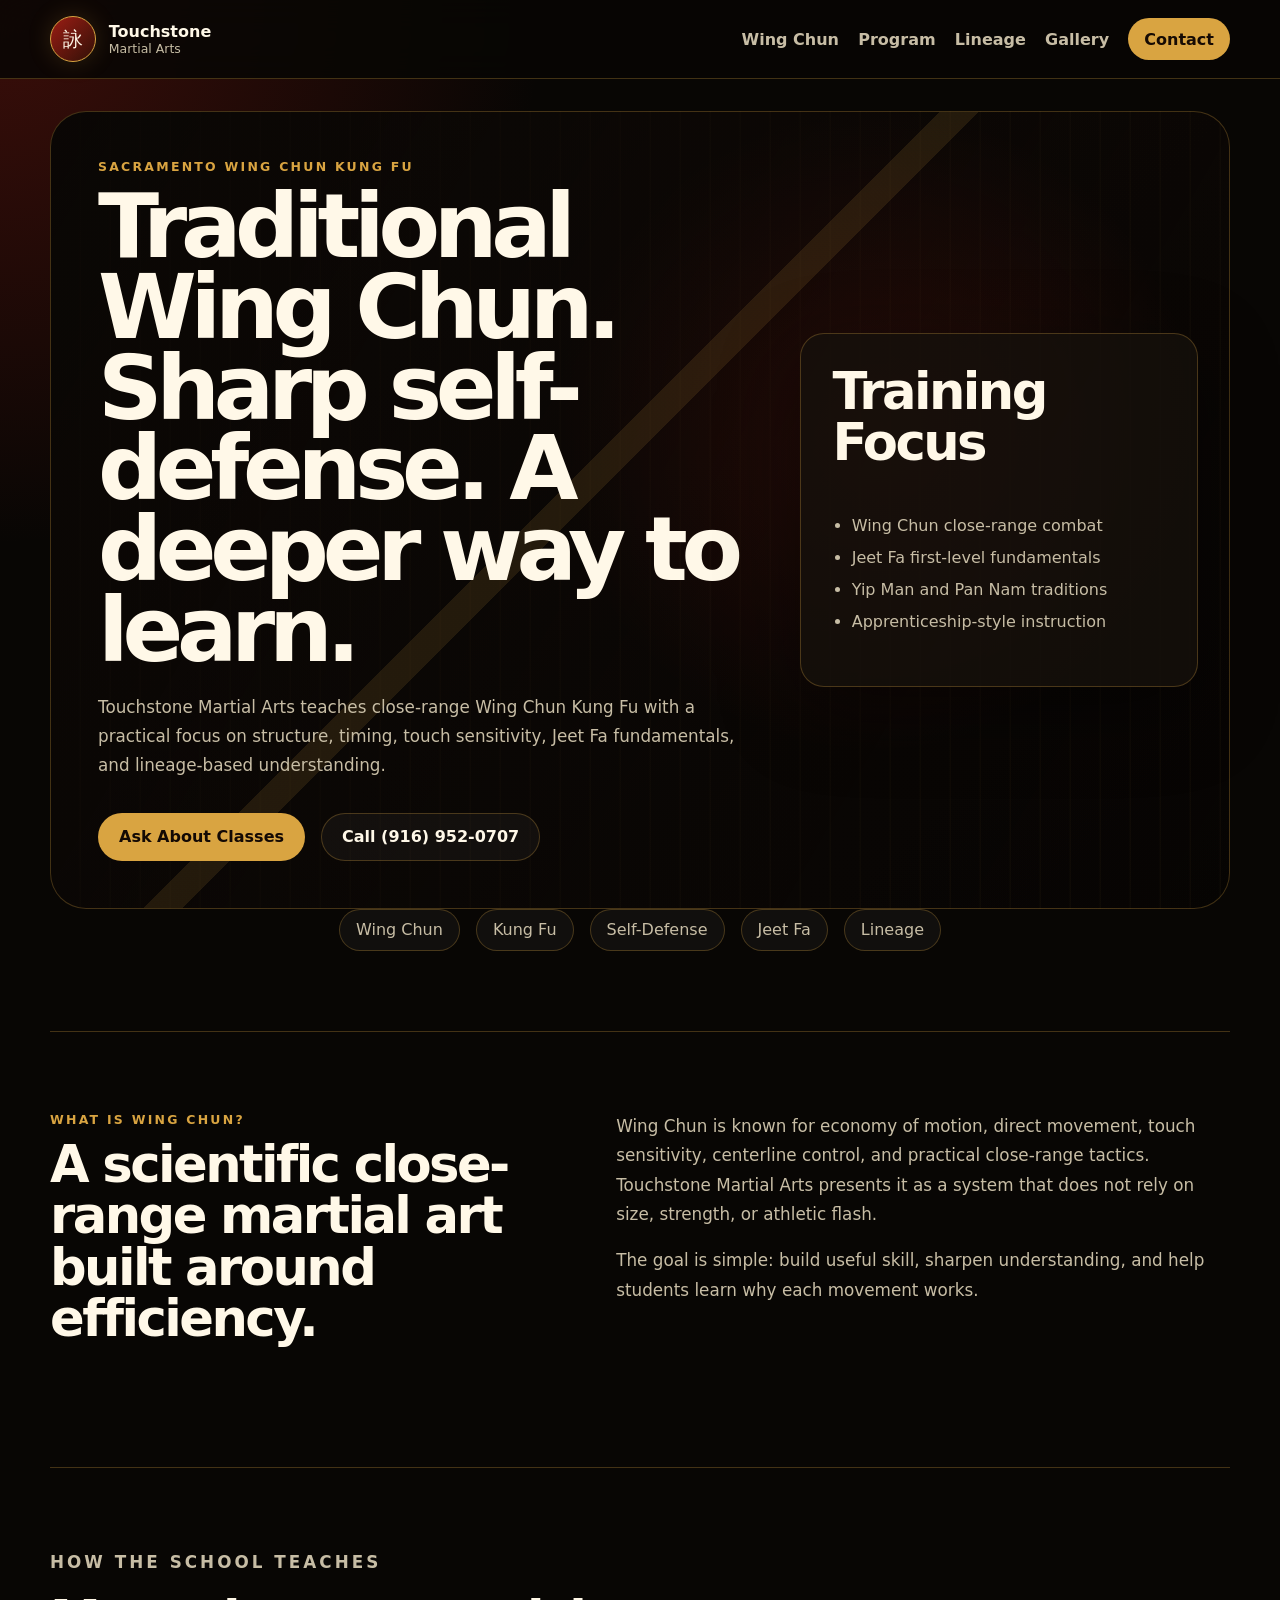
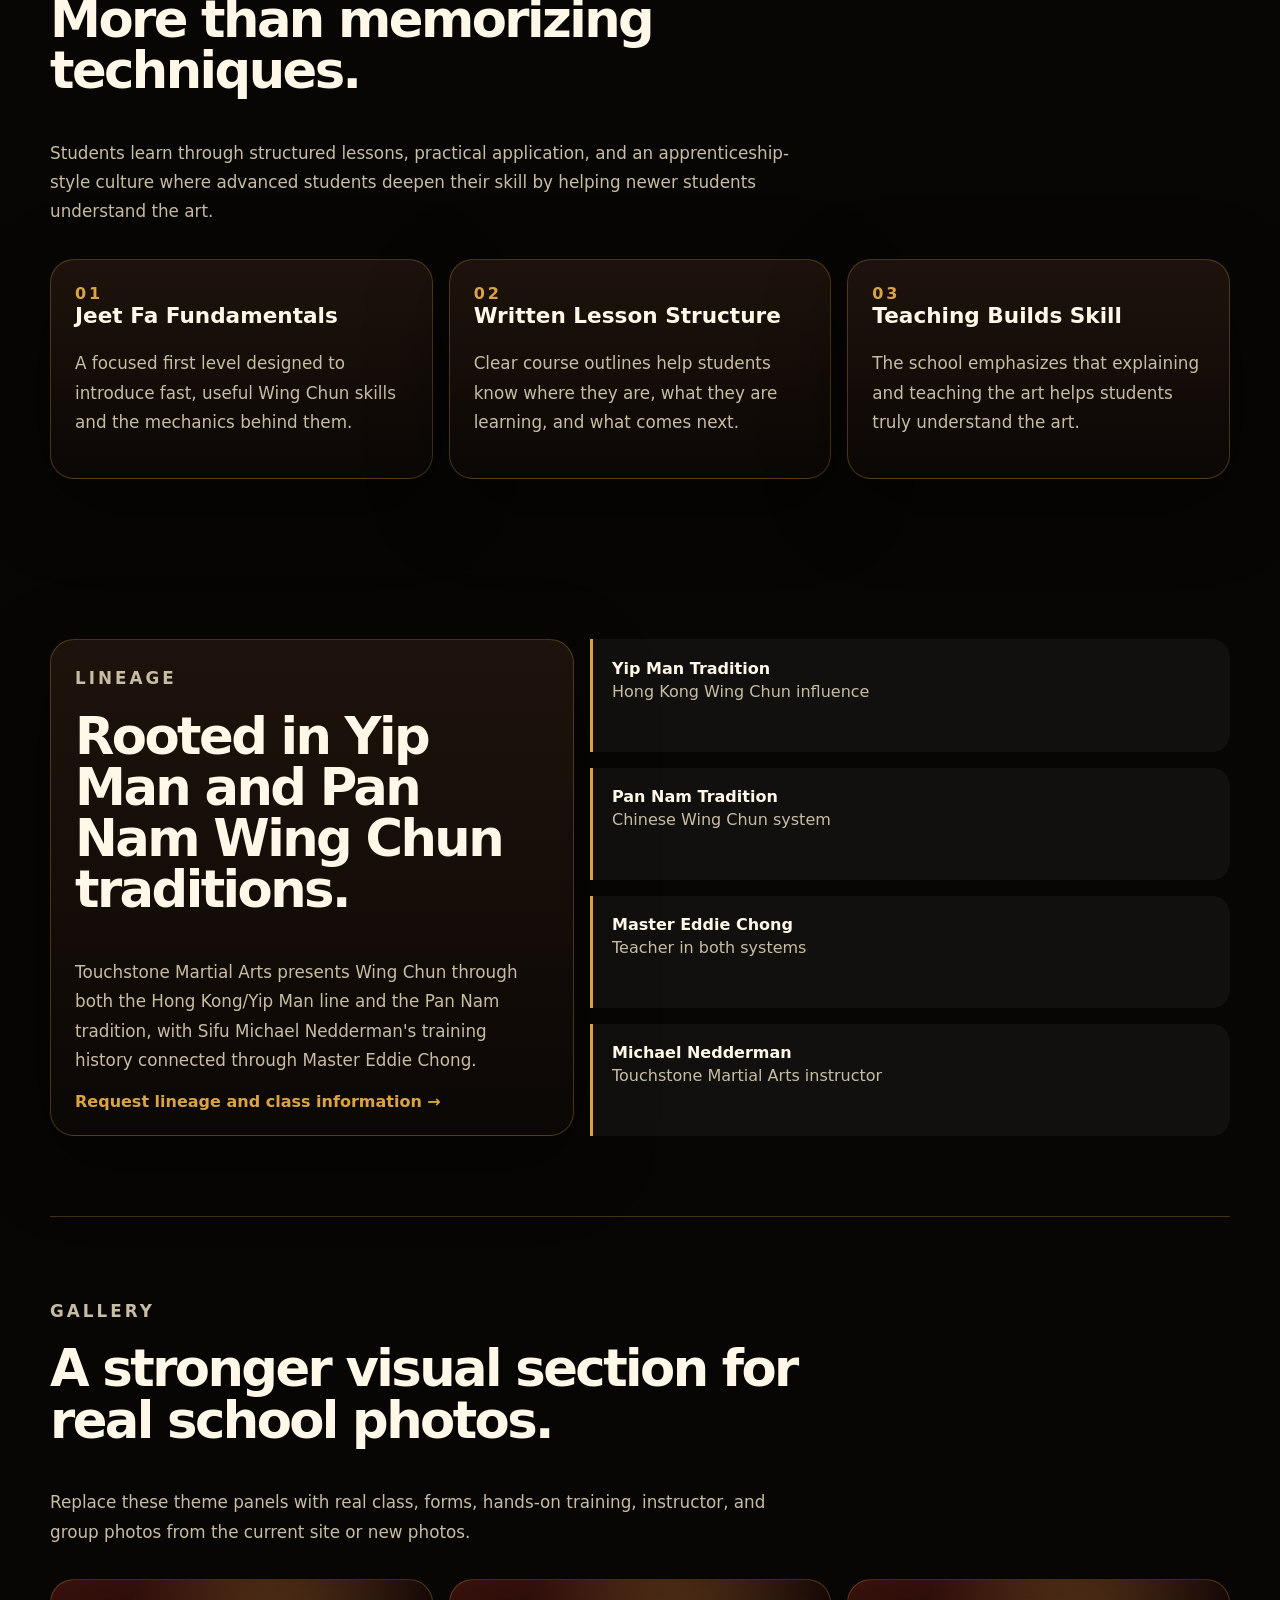
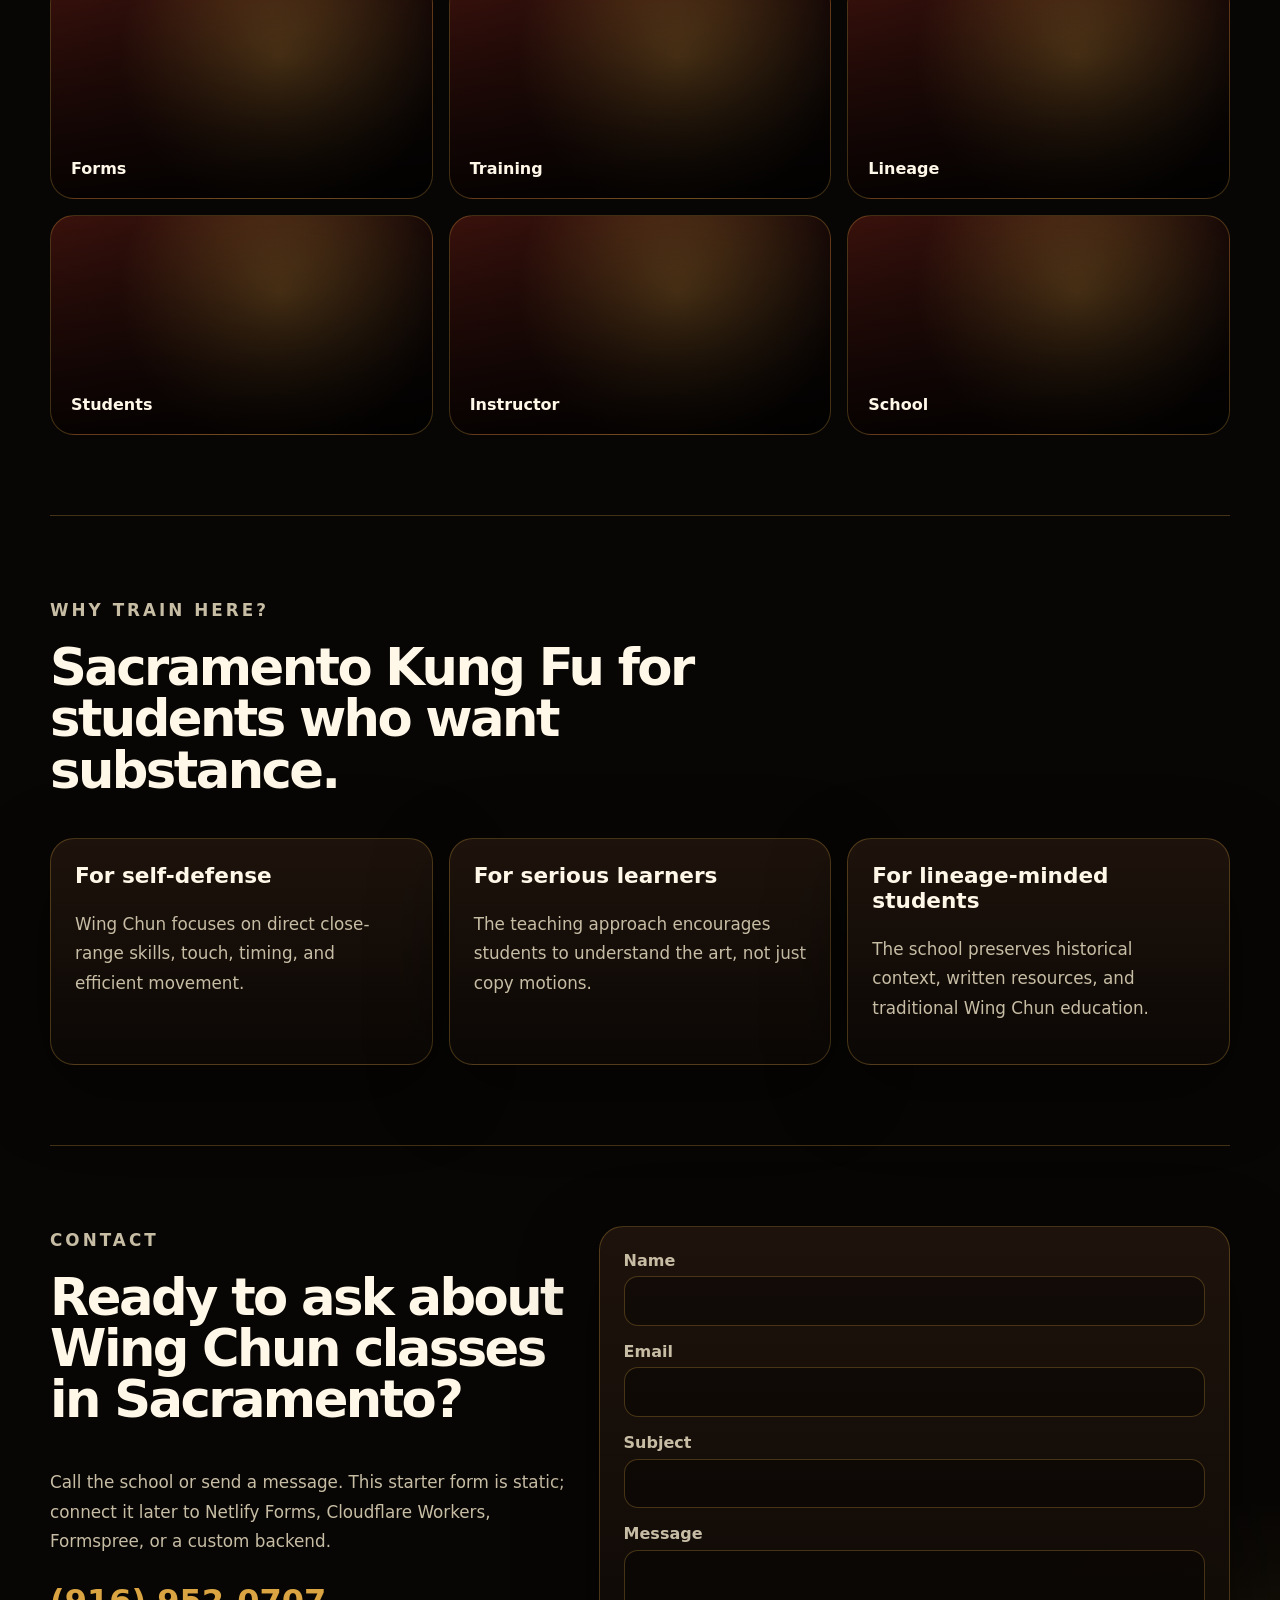
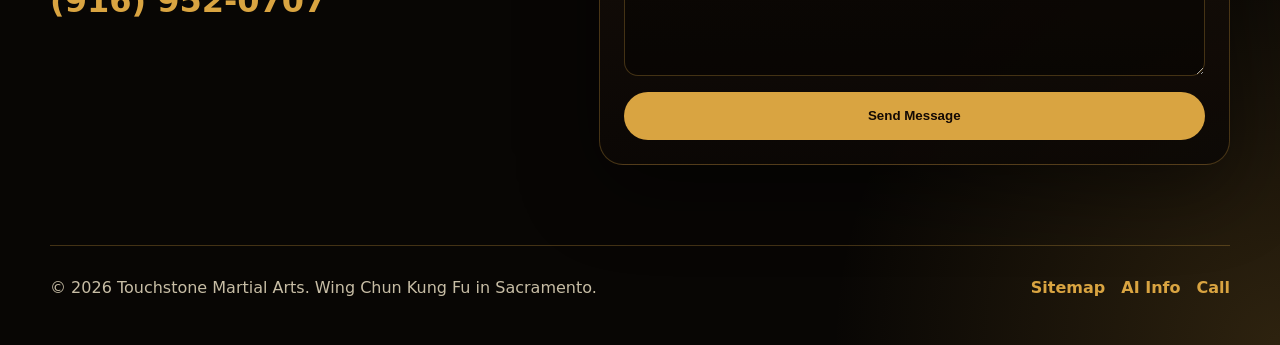
==== index.html @ 7eb8f882 "Add redesigned martial arts landing page" ====
<!doctype html>
<html lang="en">
<head>
  <meta charset="utf-8" />
  <meta name="viewport" content="width=device-width, initial-scale=1" />
  <title>Touchstone Martial Arts | Wing Chun Kung Fu in Sacramento</title>
  <meta name="description" content="Touchstone Martial Arts teaches Wing Chun Kung Fu in Sacramento, including Yip Man and Pan Nam traditions, Jeet Fa training, lineage education, and apprenticeship-based instruction." />
  <meta name="keywords" content="Sacramento Kung Fu, Sacramento Wing Chun, Wing Chun Sacramento, Kung Fu classes Sacramento, Jeet Fa, Touchstone Martial Arts, Yip Man Wing Chun, Pan Nam Wing Chun, martial arts Sacramento, self defense Sacramento" />
  <meta name="robots" content="index,follow,max-image-preview:large,max-snippet:-1,max-video-preview:-1" />
  <meta name="author" content="Touchstone Martial Arts" />
  <link rel="canonical" href="https://sacramentokungfu.com/" />
  <link rel="stylesheet" href="styles.css" />
  <meta property="og:type" content="website" />
  <meta property="og:title" content="Touchstone Martial Arts | Wing Chun Kung Fu in Sacramento" />
  <meta property="og:description" content="Traditional Wing Chun Kung Fu, Jeet Fa fundamentals, lineage-based training, and self-defense instruction in Sacramento." />
  <meta property="og:url" content="https://sacramentokungfu.com/" />
  <meta property="og:site_name" content="Touchstone Martial Arts" />
  <meta name="twitter:card" content="summary_large_image" />
  <meta name="twitter:title" content="Touchstone Martial Arts | Sacramento Wing Chun Kung Fu" />
  <meta name="twitter:description" content="Wing Chun Kung Fu classes in Sacramento rooted in Yip Man and Pan Nam traditions." />
  <script type="application/ld+json">
  {
    "@context": "https://schema.org",
    "@type": ["LocalBusiness", "SportsActivityLocation"],
    "name": "Touchstone Martial Arts",
    "url": "https://sacramentokungfu.com/",
    "telephone": "+1-916-952-0707",
    "description": "Wing Chun Kung Fu instruction in Sacramento with training rooted in Yip Man and Pan Nam traditions, Jeet Fa fundamentals, and apprenticeship-style teaching.",
    "sport": ["Wing Chun", "Kung Fu", "Martial Arts", "Self Defense"],
    "areaServed": { "@type": "City", "name": "Sacramento" },
    "knowsAbout": ["Wing Chun", "Jeet Fa", "Yip Man Wing Chun", "Pan Nam Wing Chun", "Kung Fu", "Self Defense"]
  }
  </script>
  <script type="application/ld+json">
  {
    "@context": "https://schema.org",
    "@type": "FAQPage",
    "mainEntity": [
      {"@type":"Question","name":"What style does Touchstone Martial Arts teach?","acceptedAnswer":{"@type":"Answer","text":"Touchstone Martial Arts teaches Wing Chun Kung Fu, including instruction connected to the Yip Man and Pan Nam traditions."}},
      {"@type":"Question","name":"What is Jeet Fa?","acceptedAnswer":{"@type":"Answer","text":"Jeet Fa is presented as an introductory level in the Touchstone Wing Chun System focused on practical fundamentals and efficient close-range skills."}},
      {"@type":"Question","name":"Where is Touchstone Martial Arts located?","acceptedAnswer":{"@type":"Answer","text":"Touchstone Martial Arts serves students in the Sacramento area. Contact the school for current class details."}}
    ]
  }
  </script>
</head>
<body>
  <a class="skip-link" href="#main">Skip to main content</a>
  <header class="site-header">
    <nav class="nav" aria-label="Main navigation">
      <a class="brand" href="#top" aria-label="Touchstone Martial Arts home"><span class="brand-mark">詠</span><span><strong>Touchstone</strong><small>Martial Arts</small></span></a>
      <button class="menu-toggle" aria-label="Open menu" aria-expanded="false">☰</button>
      <div class="nav-links">
        <a href="#wing-chun">Wing Chun</a>
        <a href="#program">Program</a>
        <a href="#lineage">Lineage</a>
        <a href="#gallery">Gallery</a>
        <a href="#contact" class="nav-cta">Contact</a>
      </div>
    </nav>
  </header>
  <main id="main">
    <section id="top" class="hero">
      <div class="hero-bg" aria-hidden="true"></div>
      <div class="hero-content">
        <p class="eyebrow">Sacramento Wing Chun Kung Fu</p>
        <h1>Traditional Wing Chun. Sharp self-defense. A deeper way to learn.</h1>
        <p class="hero-copy">Touchstone Martial Arts teaches close-range Wing Chun Kung Fu with a practical focus on structure, timing, touch sensitivity, Jeet Fa fundamentals, and lineage-based understanding.</p>
        <div class="hero-actions">
          <a class="button primary" href="#contact">Ask About Classes</a>
          <a class="button secondary" href="tel:+19169520707">Call (916) 952-0707</a>
        </div>
      </div>
      <aside class="hero-card" aria-label="School highlights">
        <h2>Training Focus</h2>
        <ul>
          <li>Wing Chun close-range combat</li>
          <li>Jeet Fa first-level fundamentals</li>
          <li>Yip Man and Pan Nam traditions</li>
          <li>Apprenticeship-style instruction</li>
        </ul>
      </aside>
    </section>
    <section class="trust-strip" aria-label="Key topics">
      <span>Wing Chun</span><span>Kung Fu</span><span>Self-Defense</span><span>Jeet Fa</span><span>Lineage</span>
    </section>
    <section id="wing-chun" class="section split">
      <div><p class="eyebrow">What is Wing Chun?</p><h2>A scientific close-range martial art built around efficiency.</h2></div>
      <div class="rich-text">
        <p>Wing Chun is known for economy of motion, direct movement, touch sensitivity, centerline control, and practical close-range tactics. Touchstone Martial Arts presents it as a system that does not rely on size, strength, or athletic flash.</p>
        <p>The goal is simple: build useful skill, sharpen understanding, and help students learn why each movement works.</p>
      </div>
    </section>
    <section id="program" class="section cards-section">
      <div class="section-heading"><p class="eyebrow">How the school teaches</p><h2>More than memorizing techniques.</h2><p>Students learn through structured lessons, practical application, and an apprenticeship-style culture where advanced students deepen their skill by helping newer students understand the art.</p></div>
      <div class="cards">
        <article class="card"><span class="card-icon">01</span><h3>Jeet Fa Fundamentals</h3><p>A focused first level designed to introduce fast, useful Wing Chun skills and the mechanics behind them.</p></article>
        <article class="card"><span class="card-icon">02</span><h3>Written Lesson Structure</h3><p>Clear course outlines help students know where they are, what they are learning, and what comes next.</p></article>
        <article class="card"><span class="card-icon">03</span><h3>Teaching Builds Skill</h3><p>The school emphasizes that explaining and teaching the art helps students truly understand the art.</p></article>
      </div>
    </section>
    <section id="lineage" class="section lineage">
      <div class="lineage-panel">
        <p class="eyebrow">Lineage</p>
        <h2>Rooted in Yip Man and Pan Nam Wing Chun traditions.</h2>
        <p>Touchstone Martial Arts presents Wing Chun through both the Hong Kong/Yip Man line and the Pan Nam tradition, with Sifu Michael Nedderman's training history connected through Master Eddie Chong.</p>
        <a class="text-link" href="#contact">Request lineage and class information →</a>
      </div>
      <div class="timeline" aria-label="Lineage overview">
        <div><strong>Yip Man Tradition</strong><span>Hong Kong Wing Chun influence</span></div>
        <div><strong>Pan Nam Tradition</strong><span>Chinese Wing Chun system</span></div>
        <div><strong>Master Eddie Chong</strong><span>Teacher in both systems</span></div>
        <div><strong>Michael Nedderman</strong><span>Touchstone Martial Arts instructor</span></div>
      </div>
    </section>
    <section id="gallery" class="section gallery-section">
      <div class="section-heading"><p class="eyebrow">Gallery</p><h2>A stronger visual section for real school photos.</h2><p>Replace these theme panels with real class, forms, hands-on training, instructor, and group photos from the current site or new photos.</p></div>
      <div class="gallery-grid"><div class="gallery-item">Forms</div><div class="gallery-item">Training</div><div class="gallery-item">Lineage</div><div class="gallery-item">Students</div><div class="gallery-item">Instructor</div><div class="gallery-item">School</div></div>
    </section>
    <section class="section seo-section">
      <div class="section-heading"><p class="eyebrow">Why train here?</p><h2>Sacramento Kung Fu for students who want substance.</h2></div>
      <div class="feature-list">
        <div><h3>For self-defense</h3><p>Wing Chun focuses on direct close-range skills, touch, timing, and efficient movement.</p></div>
        <div><h3>For serious learners</h3><p>The teaching approach encourages students to understand the art, not just copy motions.</p></div>
        <div><h3>For lineage-minded students</h3><p>The school preserves historical context, written resources, and traditional Wing Chun education.</p></div>
      </div>
    </section>
    <section id="contact" class="section contact-section">
      <div>
        <p class="eyebrow">Contact</p>
        <h2>Ready to ask about Wing Chun classes in Sacramento?</h2>
        <p>Call the school or send a message. This starter form is static; connect it later to Netlify Forms, Cloudflare Workers, Formspree, or a custom backend.</p>
        <p class="phone"><a href="tel:+19169520707">(916) 952-0707</a></p>
      </div>
      <form class="contact-form" name="contact" method="post" data-netlify="true">
        <input type="hidden" name="form-name" value="contact" />
        <label>Name <input name="name" type="text" autocomplete="name" required /></label>
        <label>Email <input name="email" type="email" autocomplete="email" required /></label>
        <label>Subject <input name="subject" type="text" /></label>
        <label>Message <textarea name="message" rows="5" required></textarea></label>
        <button class="button primary" type="submit">Send Message</button>
      </form>
    </section>
  </main>
  <footer class="footer"><p>© <span id="year"></span> Touchstone Martial Arts. Wing Chun Kung Fu in Sacramento.</p><div class="footer-links"><a href="/sitemap.xml">Sitemap</a><a href="/llms.txt">AI Info</a><a href="tel:+19169520707">Call</a></div></footer>
  <script src="script.js"></script>
</body>
</html>
---- styles.css ----
:root{--bg:#080604;--panel:#15100b;--panel2:#21150d;--text:#fff8e8;--muted:#c7bda5;--gold:#d9a441;--red:#9c1d14;--bright:#d52b1e;--line:rgba(217,164,65,.28);--shadow:0 24px 80px rgba(0,0,0,.45);font-family:Inter,ui-sans-serif,system-ui,-apple-system,BlinkMacSystemFont,"Segoe UI",sans-serif}*{box-sizing:border-box}html{scroll-behavior:smooth}body{margin:0;background:radial-gradient(circle at top left,rgba(156,29,20,.35),transparent 34rem),radial-gradient(circle at bottom right,rgba(217,164,65,.18),transparent 28rem),var(--bg);color:var(--text)}a{color:inherit}.skip-link{position:absolute;left:-999px;top:1rem;background:var(--gold);color:#000;padding:.8rem 1rem;z-index:100}.skip-link:focus{left:1rem}.site-header{position:sticky;top:0;z-index:50;background:rgba(8,6,4,.86);backdrop-filter:blur(16px);border-bottom:1px solid var(--line)}.nav{width:min(1180px,calc(100% - 32px));margin:auto;min-height:78px;display:flex;align-items:center;justify-content:space-between}.brand{display:flex;align-items:center;gap:.8rem;text-decoration:none}.brand-mark{display:grid;place-items:center;width:46px;height:46px;border:1px solid var(--gold);border-radius:50%;background:linear-gradient(135deg,var(--red),#301007);box-shadow:0 0 24px rgba(217,164,65,.18);font-size:1.25rem}.brand small{display:block;color:var(--muted);font-size:.78rem}.nav-links{display:flex;gap:1.2rem;align-items:center}.nav-links a{color:var(--muted);text-decoration:none;font-weight:700}.nav-links a:hover{color:var(--text)}.nav-cta{color:#160b04!important;background:var(--gold);border-radius:999px;padding:.72rem 1rem}.menu-toggle{display:none;background:none;border:0;color:var(--text);font-size:1.8rem}.hero{width:min(1180px,calc(100% - 32px));margin:auto;min-height:760px;display:grid;grid-template-columns:1.25fr .75fr;align-items:center;gap:2rem;position:relative;padding:5rem 0}.hero-bg{position:absolute;inset:2rem 0;border:1px solid var(--line);border-radius:36px;background:linear-gradient(120deg,rgba(8,6,4,.9),rgba(8,6,4,.35)),repeating-linear-gradient(90deg,transparent 0 28px,rgba(217,164,65,.05) 29px 30px),radial-gradient(circle at 70% 40%,rgba(213,43,30,.32),transparent 20rem),linear-gradient(135deg,#190d08,#050302);overflow:hidden;z-index:-1}.hero-bg:after{content:"";position:absolute;inset:0;background-image:linear-gradient(135deg,transparent 45%,rgba(217,164,65,.12) 45%,rgba(217,164,65,.12) 47%,transparent 47%)}.hero-content{padding-left:3rem;max-width:760px}.eyebrow{color:var(--gold);text-transform:uppercase;letter-spacing:.18em;font-weight:900;font-size:.78rem}h1,h2,h3,p{margin-top:0}h1{font-size:clamp(3rem,7vw,6.8rem);line-height:.9;letter-spacing:-.07em;margin-bottom:1.4rem}h2{font-size:clamp(2rem,4vw,4rem);line-height:1;letter-spacing:-.05em}h3{font-size:1.35rem}.hero-copy,.rich-text p,.section-heading p,.card p,.feature-list p,.lineage-panel p,.contact-section p{color:var(--muted);font-size:1.05rem;line-height:1.75}.hero-actions{display:flex;flex-wrap:wrap;gap:1rem;margin-top:2rem}.button{display:inline-flex;align-items:center;justify-content:center;min-height:48px;border-radius:999px;padding:.85rem 1.25rem;text-decoration:none;font-weight:900;border:1px solid transparent;cursor:pointer}.primary{background:var(--gold);color:#130904}.secondary{border-color:var(--line);color:var(--text);background:rgba(255,255,255,.04)}.hero-card{margin-right:2rem;padding:2rem;border-radius:24px;background:rgba(21,16,11,.82);border:1px solid var(--line);box-shadow:var(--shadow)}.hero-card ul{padding-left:1.2rem;color:var(--muted);line-height:2}.trust-strip{display:flex;justify-content:center;gap:1rem;flex-wrap:wrap;width:min(1180px,calc(100% - 32px));margin:-2rem auto 5rem}.trust-strip span{border:1px solid var(--line);border-radius:999px;padding:.65rem 1rem;color:var(--muted);background:rgba(255,255,255,.04)}.section{width:min(1180px,calc(100% - 32px));margin:auto;padding:5rem 0}.split{display:grid;grid-template-columns:.9fr 1.1fr;gap:4rem;border-top:1px solid var(--line)}.cards-section,.gallery-section,.seo-section{border-top:1px solid var(--line)}.section-heading{max-width:760px;margin-bottom:2rem}.cards,.gallery-grid,.feature-list{display:grid;grid-template-columns:repeat(3,1fr);gap:1rem}.card,.feature-list>div,.lineage-panel,.contact-form{border:1px solid var(--line);background:linear-gradient(180deg,rgba(33,21,13,.9),rgba(12,8,5,.9));border-radius:24px;padding:1.5rem;box-shadow:var(--shadow)}.card-icon{color:var(--gold);font-weight:900;letter-spacing:.18em}.lineage{display:grid;grid-template-columns:.9fr 1.1fr;gap:1rem;align-items:stretch}.text-link{color:var(--gold);font-weight:900;text-decoration:none}.timeline{display:grid;gap:1rem}.timeline div{border-left:3px solid var(--gold);background:rgba(255,255,255,.04);padding:1.2rem;border-radius:0 18px 18px 0}.timeline span{display:block;color:var(--muted);margin-top:.25rem}.gallery-item{min-height:220px;border-radius:24px;border:1px solid var(--line);display:flex;align-items:end;padding:1.25rem;color:var(--text);font-weight:900;background:linear-gradient(180deg,transparent,rgba(0,0,0,.82)),radial-gradient(circle at 60% 35%,rgba(217,164,65,.34),transparent 10rem),linear-gradient(135deg,#3a110c,#080604)}.contact-section{display:grid;grid-template-columns:.9fr 1.1fr;gap:2rem;align-items:start;border-top:1px solid var(--line)}.phone a{font-size:2rem;color:var(--gold);font-weight:900;text-decoration:none}.contact-form{display:grid;gap:1rem}label{display:grid;gap:.4rem;color:var(--muted);font-weight:800}input,textarea{width:100%;border:1px solid var(--line);background:rgba(0,0,0,.34);color:var(--text);border-radius:14px;padding:.9rem 1rem;font:inherit}.footer{border-top:1px solid var(--line);width:min(1180px,calc(100% - 32px));margin:auto;padding:2rem 0;display:flex;justify-content:space-between;gap:1rem;color:var(--muted)}.footer-links{display:flex;gap:1rem}.footer a{color:var(--gold);text-decoration:none;font-weight:800}@media(max-width:860px){.menu-toggle{display:block}.nav-links{position:absolute;left:16px;right:16px;top:78px;display:none;flex-direction:column;background:#120b07;border:1px solid var(--line);border-radius:18px;padding:1rem}.nav-links.open{display:flex}.hero,.split,.lineage,.contact-section{grid-template-columns:1fr}.hero{min-height:auto;padding:3rem 0}.hero-content{padding:2rem}.hero-card{margin:0 1rem}.cards,.gallery-grid,.feature-list{grid-template-columns:1fr}.footer{flex-direction:column}h1{font-size:3.4rem}}
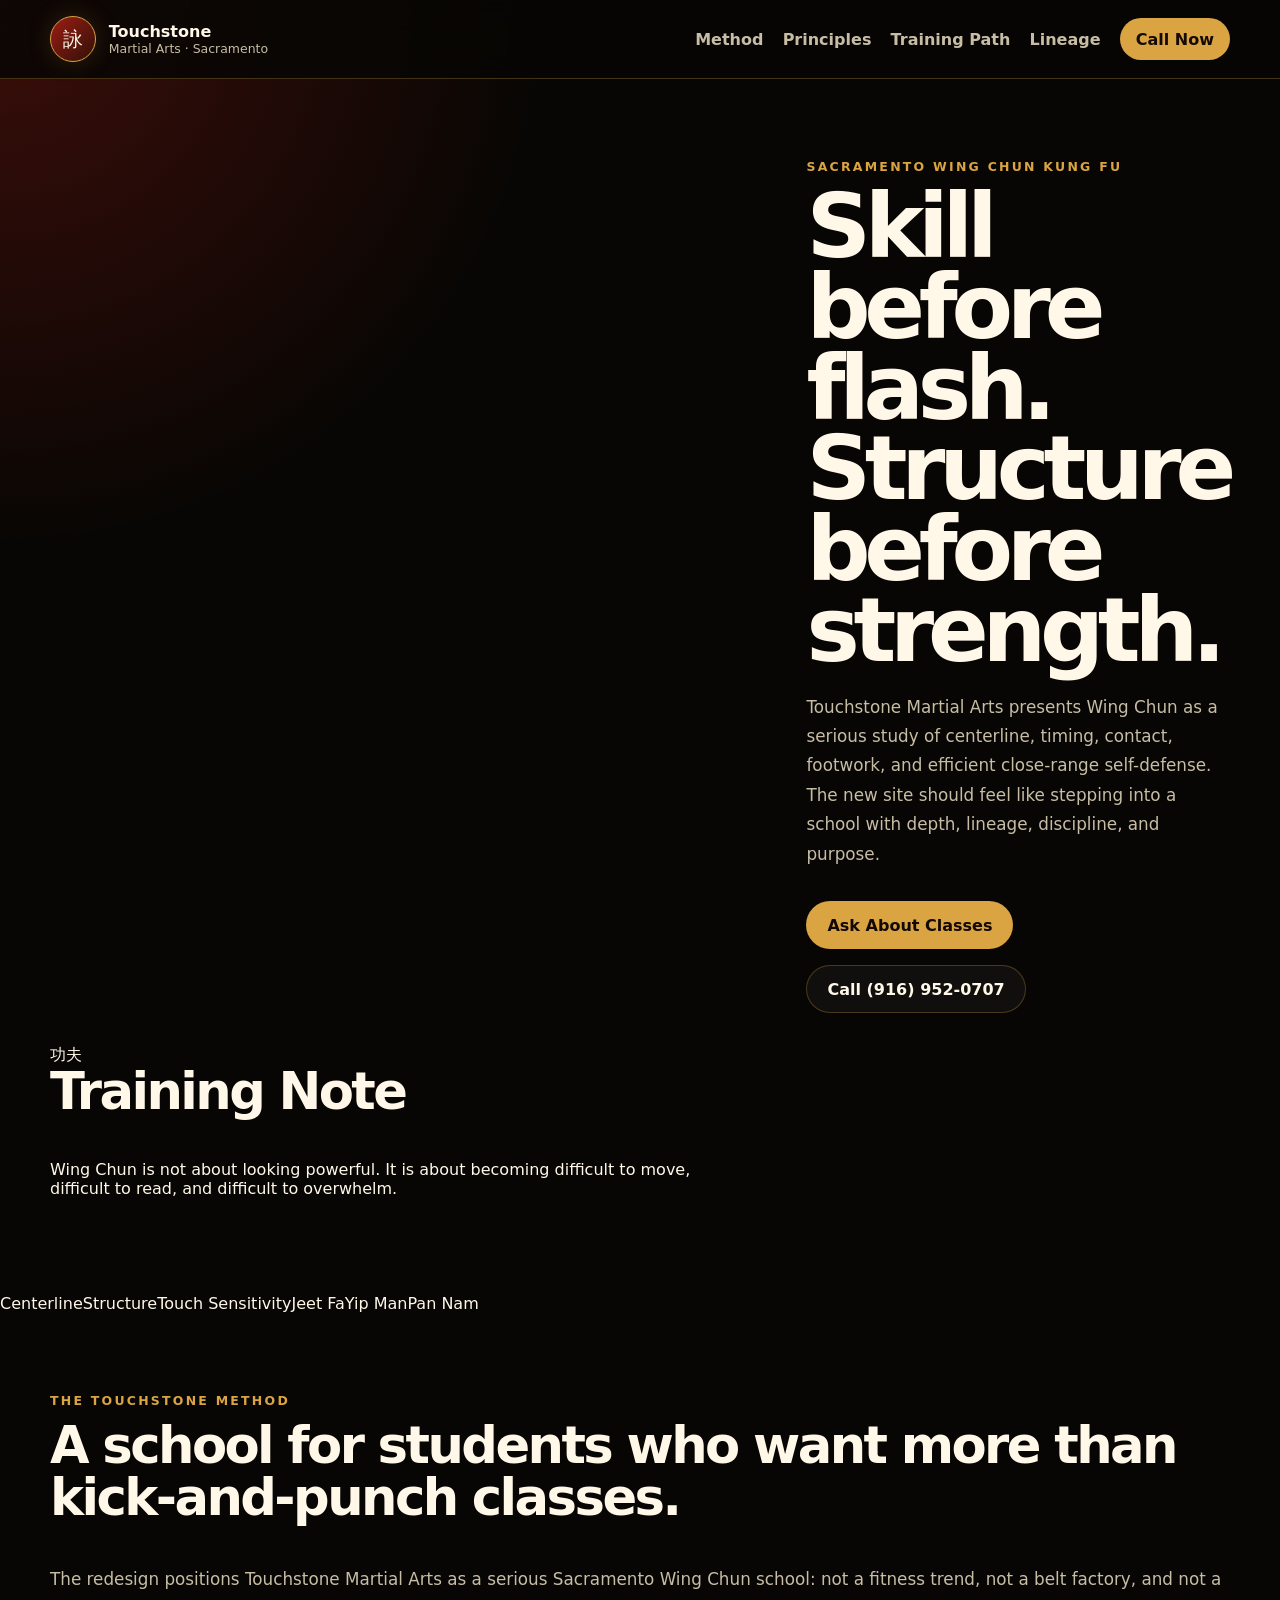
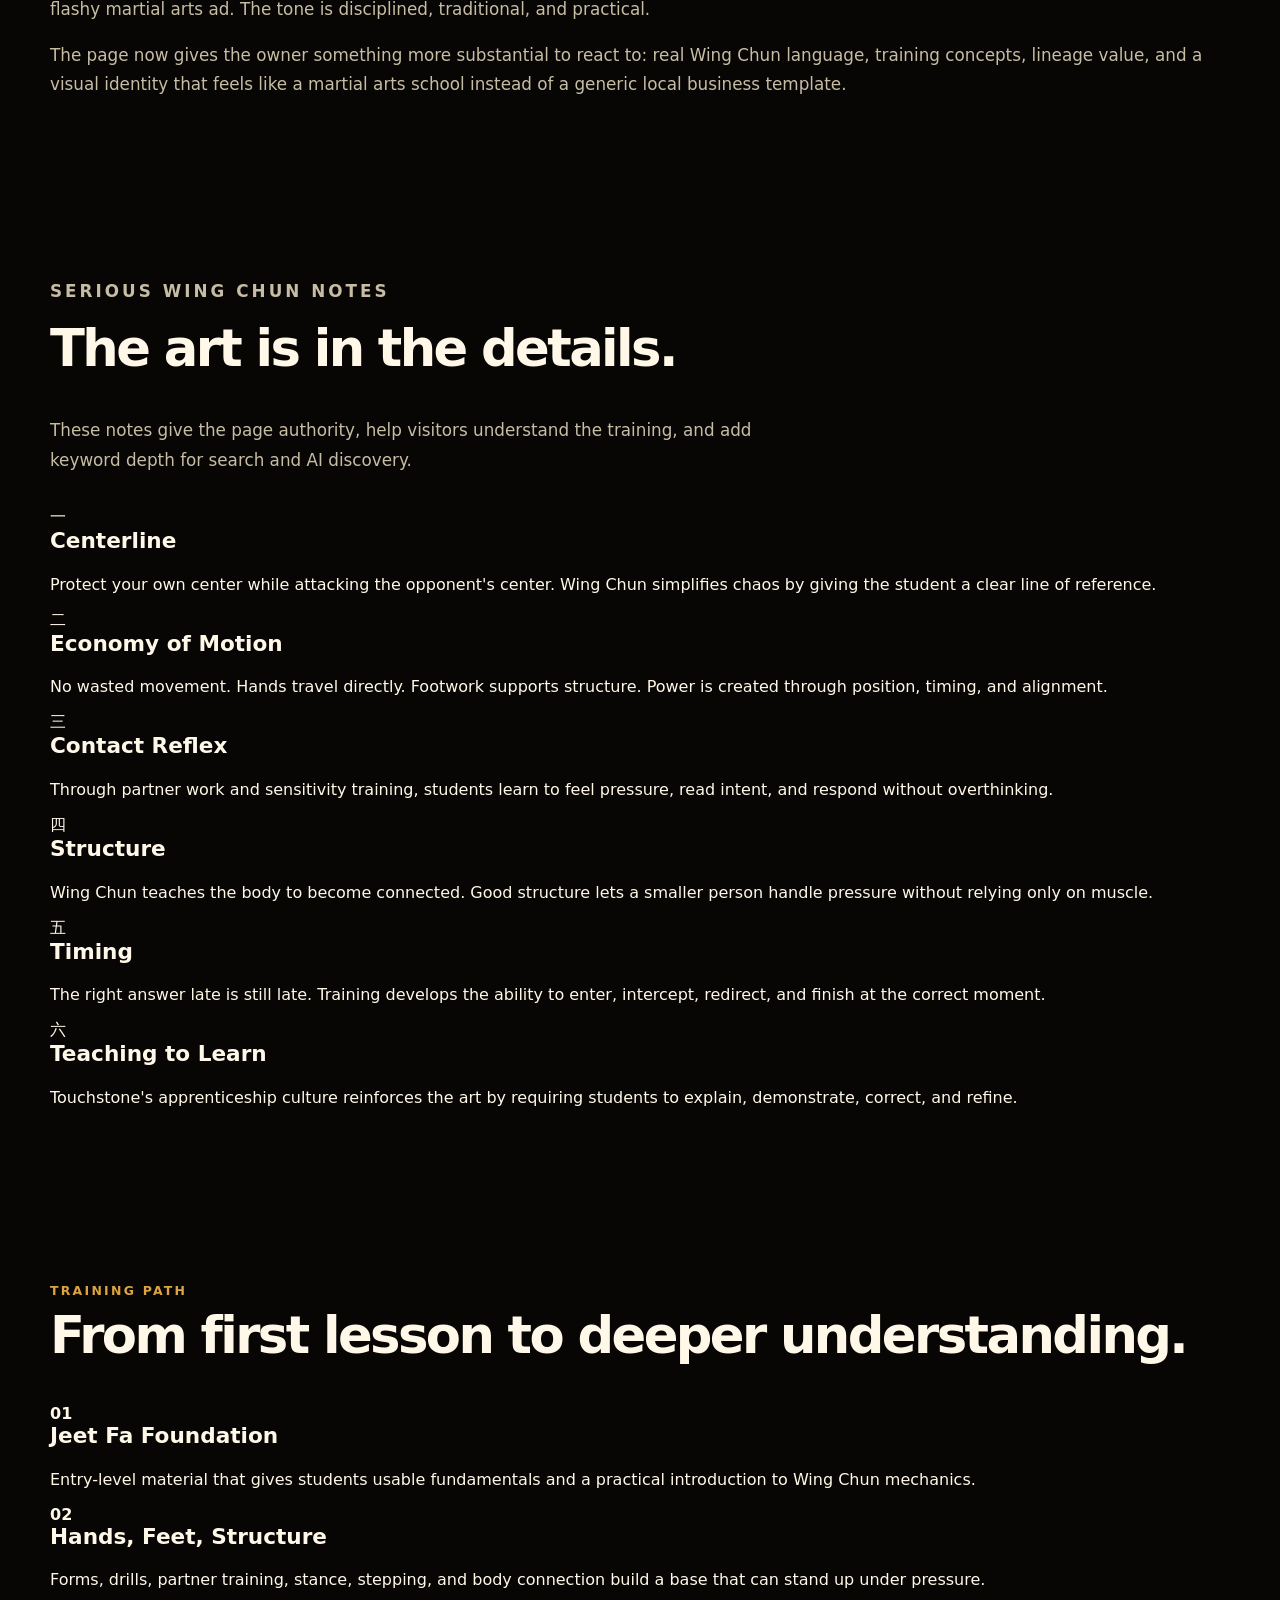
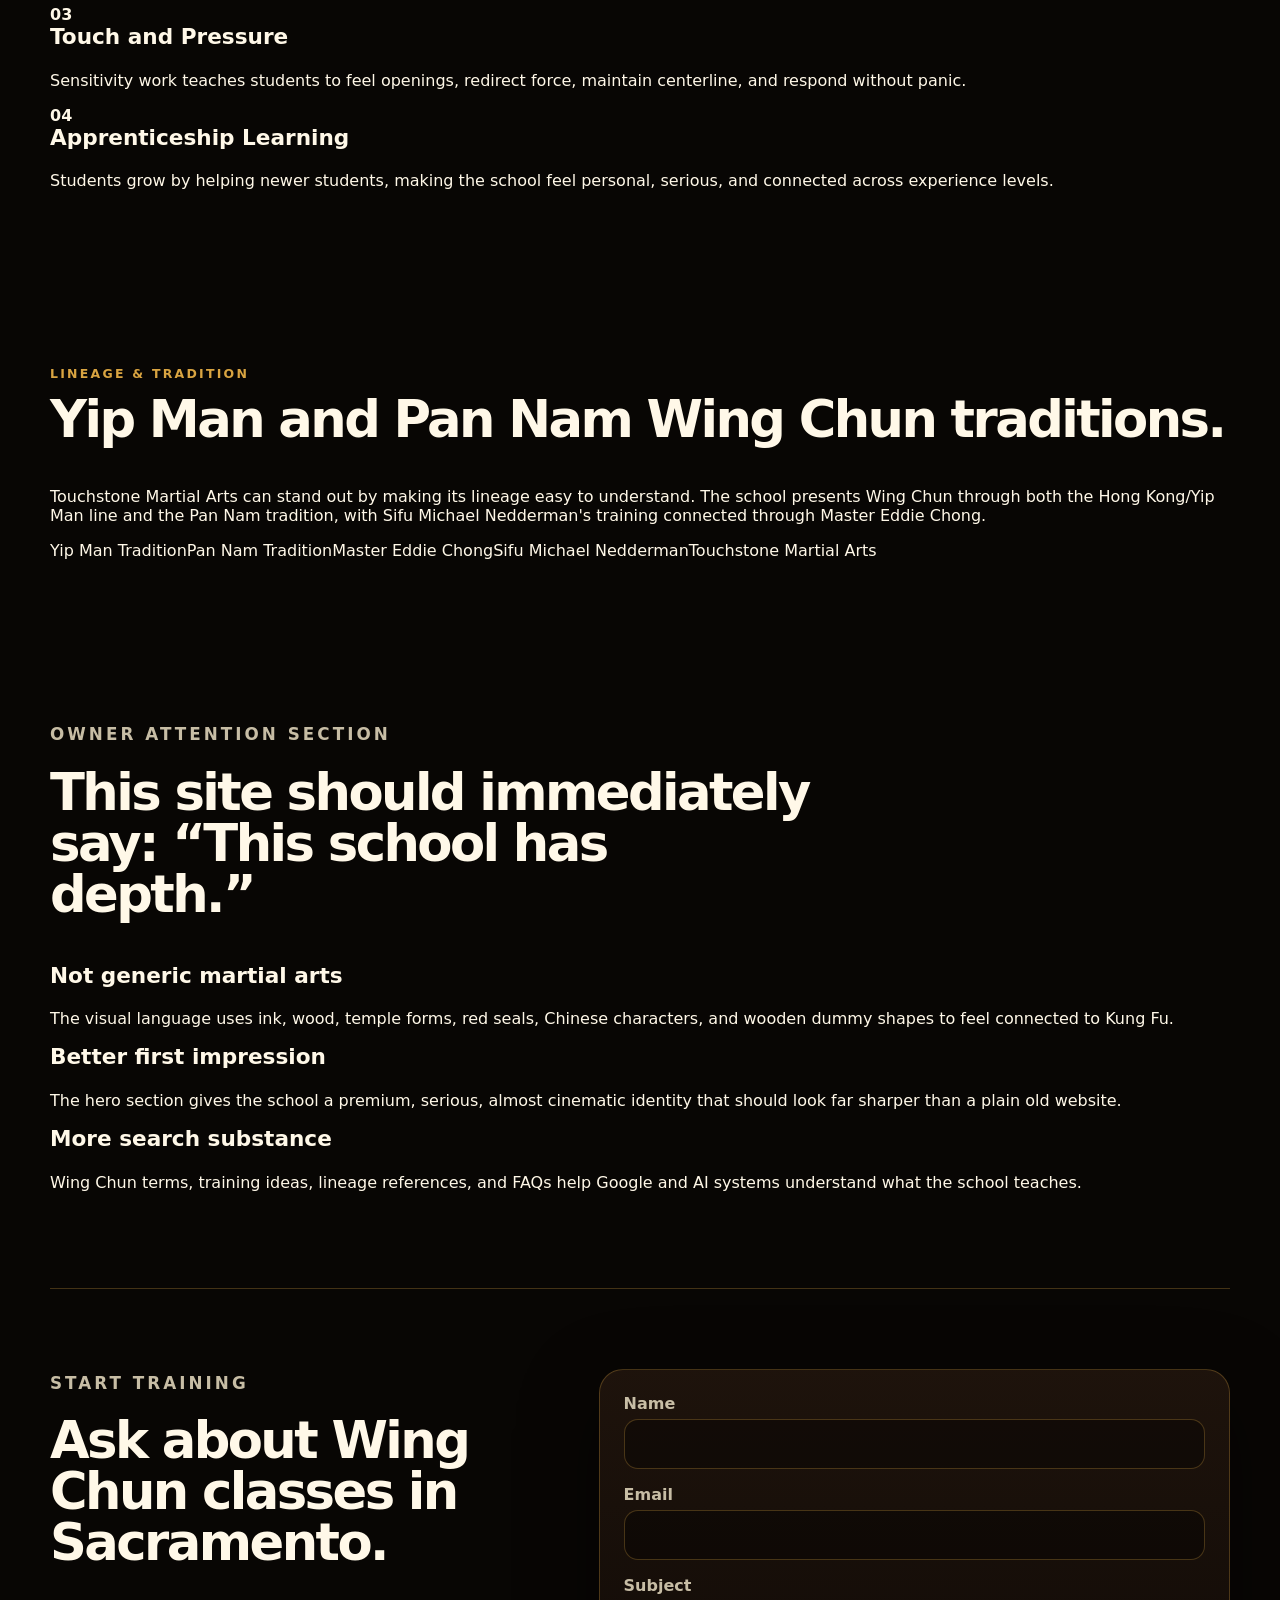
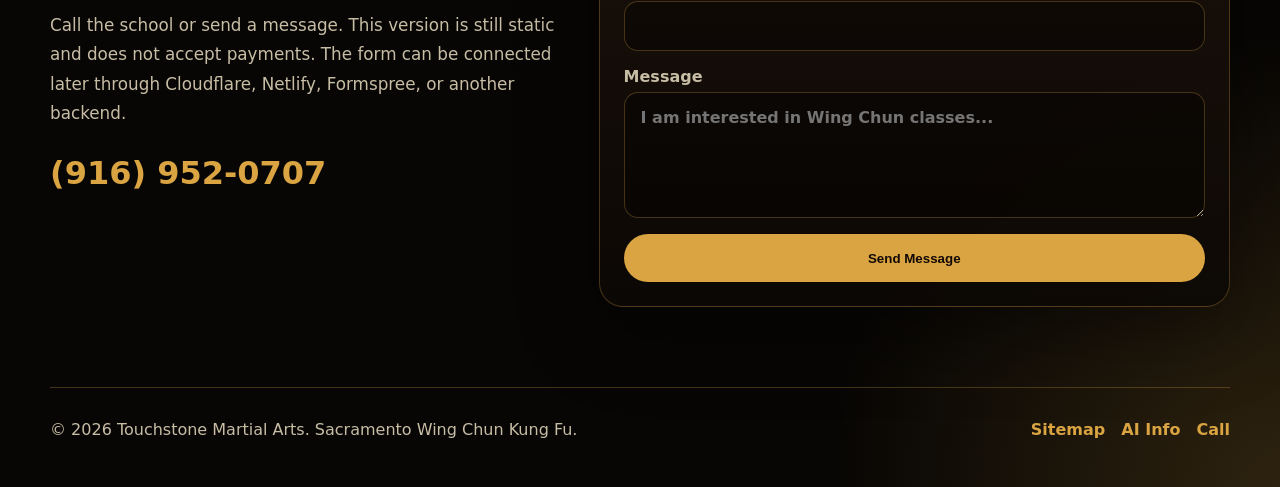
==== commit 7d2c2b3f: "Upgrade homepage with cinematic Kung Fu design and deeper training content" ====
--- a/index.html
+++ b/index.html
@@ -3,21 +3,21 @@
 <head>
   <meta charset="utf-8" />
   <meta name="viewport" content="width=device-width, initial-scale=1" />
-  <title>Touchstone Martial Arts | Wing Chun Kung Fu in Sacramento</title>
-  <meta name="description" content="Touchstone Martial Arts teaches Wing Chun Kung Fu in Sacramento, including Yip Man and Pan Nam traditions, Jeet Fa training, lineage education, and apprenticeship-based instruction." />
-  <meta name="keywords" content="Sacramento Kung Fu, Sacramento Wing Chun, Wing Chun Sacramento, Kung Fu classes Sacramento, Jeet Fa, Touchstone Martial Arts, Yip Man Wing Chun, Pan Nam Wing Chun, martial arts Sacramento, self defense Sacramento" />
+  <title>Touchstone Martial Arts | Sacramento Wing Chun Kung Fu</title>
+  <meta name="description" content="Touchstone Martial Arts teaches serious Wing Chun Kung Fu in Sacramento with Jeet Fa fundamentals, Yip Man and Pan Nam lineage, close-range self-defense, structure, timing, and apprenticeship-style instruction." />
+  <meta name="keywords" content="Sacramento Kung Fu, Sacramento Wing Chun, Wing Chun Sacramento, Kung Fu classes Sacramento, Jeet Fa, Touchstone Martial Arts, Yip Man Wing Chun, Pan Nam Wing Chun, wooden dummy, chi sao, self defense Sacramento" />
   <meta name="robots" content="index,follow,max-image-preview:large,max-snippet:-1,max-video-preview:-1" />
   <meta name="author" content="Touchstone Martial Arts" />
   <link rel="canonical" href="https://sacramentokungfu.com/" />
   <link rel="stylesheet" href="styles.css" />
   <meta property="og:type" content="website" />
-  <meta property="og:title" content="Touchstone Martial Arts | Wing Chun Kung Fu in Sacramento" />
-  <meta property="og:description" content="Traditional Wing Chun Kung Fu, Jeet Fa fundamentals, lineage-based training, and self-defense instruction in Sacramento." />
+  <meta property="og:title" content="Touchstone Martial Arts | Serious Wing Chun Kung Fu in Sacramento" />
+  <meta property="og:description" content="A sharper Sacramento Kung Fu school website concept built around Wing Chun principles, lineage, Jeet Fa training, and practical self-defense." />
   <meta property="og:url" content="https://sacramentokungfu.com/" />
   <meta property="og:site_name" content="Touchstone Martial Arts" />
   <meta name="twitter:card" content="summary_large_image" />
   <meta name="twitter:title" content="Touchstone Martial Arts | Sacramento Wing Chun Kung Fu" />
-  <meta name="twitter:description" content="Wing Chun Kung Fu classes in Sacramento rooted in Yip Man and Pan Nam traditions." />
+  <meta name="twitter:description" content="Wing Chun Kung Fu in Sacramento rooted in structure, sensitivity, timing, Jeet Fa, Yip Man, and Pan Nam traditions." />
   <script type="application/ld+json">
   {
     "@context": "https://schema.org",
@@ -25,10 +25,10 @@
     "name": "Touchstone Martial Arts",
     "url": "https://sacramentokungfu.com/",
     "telephone": "+1-916-952-0707",
-    "description": "Wing Chun Kung Fu instruction in Sacramento with training rooted in Yip Man and Pan Nam traditions, Jeet Fa fundamentals, and apprenticeship-style teaching.",
+    "description": "Sacramento Wing Chun Kung Fu instruction focused on Jeet Fa fundamentals, close-range self-defense, structure, timing, touch sensitivity, Yip Man lineage, Pan Nam lineage, and apprenticeship-style learning.",
     "sport": ["Wing Chun", "Kung Fu", "Martial Arts", "Self Defense"],
     "areaServed": { "@type": "City", "name": "Sacramento" },
-    "knowsAbout": ["Wing Chun", "Jeet Fa", "Yip Man Wing Chun", "Pan Nam Wing Chun", "Kung Fu", "Self Defense"]
+    "knowsAbout": ["Wing Chun", "Jeet Fa", "Chi Sao", "Wooden Dummy", "Yip Man Wing Chun", "Pan Nam Wing Chun", "Kung Fu", "Self Defense"]
   }
   </script>
   <script type="application/ld+json">
@@ -36,99 +36,135 @@
     "@context": "https://schema.org",
     "@type": "FAQPage",
     "mainEntity": [
-      {"@type":"Question","name":"What style does Touchstone Martial Arts teach?","acceptedAnswer":{"@type":"Answer","text":"Touchstone Martial Arts teaches Wing Chun Kung Fu, including instruction connected to the Yip Man and Pan Nam traditions."}},
-      {"@type":"Question","name":"What is Jeet Fa?","acceptedAnswer":{"@type":"Answer","text":"Jeet Fa is presented as an introductory level in the Touchstone Wing Chun System focused on practical fundamentals and efficient close-range skills."}},
-      {"@type":"Question","name":"Where is Touchstone Martial Arts located?","acceptedAnswer":{"@type":"Answer","text":"Touchstone Martial Arts serves students in the Sacramento area. Contact the school for current class details."}}
+      {"@type":"Question","name":"What style does Touchstone Martial Arts teach?","acceptedAnswer":{"@type":"Answer","text":"Touchstone Martial Arts teaches Wing Chun Kung Fu in Sacramento, including instruction connected to the Yip Man and Pan Nam traditions."}},
+      {"@type":"Question","name":"Is Wing Chun useful for self-defense?","acceptedAnswer":{"@type":"Answer","text":"Wing Chun is designed around direct movement, centerline control, structure, timing, touch sensitivity, and close-range self-defense principles."}},
+      {"@type":"Question","name":"What is Jeet Fa?","acceptedAnswer":{"@type":"Answer","text":"Jeet Fa is presented as a foundational level in the Touchstone Wing Chun System, giving students practical fundamentals before deeper study."}},
+      {"@type":"Question","name":"How do I ask about classes?","acceptedAnswer":{"@type":"Answer","text":"Call Touchstone Martial Arts at (916) 952-0707 or send a message through the website contact form."}}
     ]
   }
   </script>
 </head>
 <body>
   <a class="skip-link" href="#main">Skip to main content</a>
+
   <header class="site-header">
     <nav class="nav" aria-label="Main navigation">
-      <a class="brand" href="#top" aria-label="Touchstone Martial Arts home"><span class="brand-mark">詠</span><span><strong>Touchstone</strong><small>Martial Arts</small></span></a>
+      <a class="brand" href="#top" aria-label="Touchstone Martial Arts home">
+        <span class="brand-mark">詠</span>
+        <span><strong>Touchstone</strong><small>Martial Arts · Sacramento</small></span>
+      </a>
       <button class="menu-toggle" aria-label="Open menu" aria-expanded="false">☰</button>
       <div class="nav-links">
-        <a href="#wing-chun">Wing Chun</a>
-        <a href="#program">Program</a>
+        <a href="#method">Method</a>
+        <a href="#principles">Principles</a>
+        <a href="#path">Training Path</a>
         <a href="#lineage">Lineage</a>
-        <a href="#gallery">Gallery</a>
-        <a href="#contact" class="nav-cta">Contact</a>
+        <a href="#contact" class="nav-cta">Call Now</a>
       </div>
     </nav>
   </header>
+
   <main id="main">
-    <section id="top" class="hero">
-      <div class="hero-bg" aria-hidden="true"></div>
+    <section id="top" class="hero showcase">
+      <div class="hero-art" aria-hidden="true">
+        <div class="moon"></div>
+        <div class="temple-roof roof-one"></div>
+        <div class="temple-roof roof-two"></div>
+        <div class="wooden-dummy"><span></span><span></span><span></span></div>
+        <div class="fighter-shadow"></div>
+        <div class="ink-circle"></div>
+      </div>
       <div class="hero-content">
         <p class="eyebrow">Sacramento Wing Chun Kung Fu</p>
-        <h1>Traditional Wing Chun. Sharp self-defense. A deeper way to learn.</h1>
-        <p class="hero-copy">Touchstone Martial Arts teaches close-range Wing Chun Kung Fu with a practical focus on structure, timing, touch sensitivity, Jeet Fa fundamentals, and lineage-based understanding.</p>
+        <h1>Skill before flash. Structure before strength.</h1>
+        <p class="hero-copy">Touchstone Martial Arts presents Wing Chun as a serious study of centerline, timing, contact, footwork, and efficient close-range self-defense. The new site should feel like stepping into a school with depth, lineage, discipline, and purpose.</p>
         <div class="hero-actions">
           <a class="button primary" href="#contact">Ask About Classes</a>
           <a class="button secondary" href="tel:+19169520707">Call (916) 952-0707</a>
         </div>
       </div>
-      <aside class="hero-card" aria-label="School highlights">
-        <h2>Training Focus</h2>
-        <ul>
-          <li>Wing Chun close-range combat</li>
-          <li>Jeet Fa first-level fundamentals</li>
-          <li>Yip Man and Pan Nam traditions</li>
-          <li>Apprenticeship-style instruction</li>
-        </ul>
+      <aside class="master-note" aria-label="Training note">
+        <span class="seal">功夫</span>
+        <h2>Training Note</h2>
+        <p>Wing Chun is not about looking powerful. It is about becoming difficult to move, difficult to read, and difficult to overwhelm.</p>
       </aside>
     </section>
-    <section class="trust-strip" aria-label="Key topics">
-      <span>Wing Chun</span><span>Kung Fu</span><span>Self-Defense</span><span>Jeet Fa</span><span>Lineage</span>
+
+    <section class="credibility-strip" aria-label="School focus areas">
+      <span>Centerline</span><span>Structure</span><span>Touch Sensitivity</span><span>Jeet Fa</span><span>Yip Man</span><span>Pan Nam</span>
     </section>
-    <section id="wing-chun" class="section split">
-      <div><p class="eyebrow">What is Wing Chun?</p><h2>A scientific close-range martial art built around efficiency.</h2></div>
-      <div class="rich-text">
-        <p>Wing Chun is known for economy of motion, direct movement, touch sensitivity, centerline control, and practical close-range tactics. Touchstone Martial Arts presents it as a system that does not rely on size, strength, or athletic flash.</p>
-        <p>The goal is simple: build useful skill, sharpen understanding, and help students learn why each movement works.</p>
+
+    <section id="method" class="section intro-grid">
+      <div>
+        <p class="eyebrow">The Touchstone Method</p>
+        <h2>A school for students who want more than kick-and-punch classes.</h2>
+      </div>
+      <div class="rich-text glass-panel">
+        <p>The redesign positions Touchstone Martial Arts as a serious Sacramento Wing Chun school: not a fitness trend, not a belt factory, and not a flashy martial arts ad. The tone is disciplined, traditional, and practical.</p>
+        <p>The page now gives the owner something more substantial to react to: real Wing Chun language, training concepts, lineage value, and a visual identity that feels like a martial arts school instead of a generic local business template.</p>
       </div>
     </section>
-    <section id="program" class="section cards-section">
-      <div class="section-heading"><p class="eyebrow">How the school teaches</p><h2>More than memorizing techniques.</h2><p>Students learn through structured lessons, practical application, and an apprenticeship-style culture where advanced students deepen their skill by helping newer students understand the art.</p></div>
-      <div class="cards">
-        <article class="card"><span class="card-icon">01</span><h3>Jeet Fa Fundamentals</h3><p>A focused first level designed to introduce fast, useful Wing Chun skills and the mechanics behind them.</p></article>
-        <article class="card"><span class="card-icon">02</span><h3>Written Lesson Structure</h3><p>Clear course outlines help students know where they are, what they are learning, and what comes next.</p></article>
-        <article class="card"><span class="card-icon">03</span><h3>Teaching Builds Skill</h3><p>The school emphasizes that explaining and teaching the art helps students truly understand the art.</p></article>
+
+    <section id="principles" class="section principles-section">
+      <div class="section-heading center">
+        <p class="eyebrow">Serious Wing Chun Notes</p>
+        <h2>The art is in the details.</h2>
+        <p>These notes give the page authority, help visitors understand the training, and add keyword depth for search and AI discovery.</p>
+      </div>
+      <div class="principle-grid">
+        <article class="principle-card"><span>一</span><h3>Centerline</h3><p>Protect your own center while attacking the opponent's center. Wing Chun simplifies chaos by giving the student a clear line of reference.</p></article>
+        <article class="principle-card"><span>二</span><h3>Economy of Motion</h3><p>No wasted movement. Hands travel directly. Footwork supports structure. Power is created through position, timing, and alignment.</p></article>
+        <article class="principle-card"><span>三</span><h3>Contact Reflex</h3><p>Through partner work and sensitivity training, students learn to feel pressure, read intent, and respond without overthinking.</p></article>
+        <article class="principle-card"><span>四</span><h3>Structure</h3><p>Wing Chun teaches the body to become connected. Good structure lets a smaller person handle pressure without relying only on muscle.</p></article>
+        <article class="principle-card"><span>五</span><h3>Timing</h3><p>The right answer late is still late. Training develops the ability to enter, intercept, redirect, and finish at the correct moment.</p></article>
+        <article class="principle-card"><span>六</span><h3>Teaching to Learn</h3><p>Touchstone's apprenticeship culture reinforces the art by requiring students to explain, demonstrate, correct, and refine.</p></article>
       </div>
     </section>
-    <section id="lineage" class="section lineage">
-      <div class="lineage-panel">
-        <p class="eyebrow">Lineage</p>
-        <h2>Rooted in Yip Man and Pan Nam Wing Chun traditions.</h2>
-        <p>Touchstone Martial Arts presents Wing Chun through both the Hong Kong/Yip Man line and the Pan Nam tradition, with Sifu Michael Nedderman's training history connected through Master Eddie Chong.</p>
-        <a class="text-link" href="#contact">Request lineage and class information →</a>
+
+    <section id="path" class="section training-path">
+      <div class="path-visual" aria-hidden="true">
+        <div class="dummy-large"><span></span><span></span><span></span></div>
       </div>
-      <div class="timeline" aria-label="Lineage overview">
-        <div><strong>Yip Man Tradition</strong><span>Hong Kong Wing Chun influence</span></div>
-        <div><strong>Pan Nam Tradition</strong><span>Chinese Wing Chun system</span></div>
-        <div><strong>Master Eddie Chong</strong><span>Teacher in both systems</span></div>
-        <div><strong>Michael Nedderman</strong><span>Touchstone Martial Arts instructor</span></div>
+      <div class="path-content">
+        <p class="eyebrow">Training Path</p>
+        <h2>From first lesson to deeper understanding.</h2>
+        <div class="path-steps">
+          <div><b>01</b><h3>Jeet Fa Foundation</h3><p>Entry-level material that gives students usable fundamentals and a practical introduction to Wing Chun mechanics.</p></div>
+          <div><b>02</b><h3>Hands, Feet, Structure</h3><p>Forms, drills, partner training, stance, stepping, and body connection build a base that can stand up under pressure.</p></div>
+          <div><b>03</b><h3>Touch and Pressure</h3><p>Sensitivity work teaches students to feel openings, redirect force, maintain centerline, and respond without panic.</p></div>
+          <div><b>04</b><h3>Apprenticeship Learning</h3><p>Students grow by helping newer students, making the school feel personal, serious, and connected across experience levels.</p></div>
+        </div>
       </div>
     </section>
-    <section id="gallery" class="section gallery-section">
-      <div class="section-heading"><p class="eyebrow">Gallery</p><h2>A stronger visual section for real school photos.</h2><p>Replace these theme panels with real class, forms, hands-on training, instructor, and group photos from the current site or new photos.</p></div>
-      <div class="gallery-grid"><div class="gallery-item">Forms</div><div class="gallery-item">Training</div><div class="gallery-item">Lineage</div><div class="gallery-item">Students</div><div class="gallery-item">Instructor</div><div class="gallery-item">School</div></div>
-    </section>
-    <section class="section seo-section">
-      <div class="section-heading"><p class="eyebrow">Why train here?</p><h2>Sacramento Kung Fu for students who want substance.</h2></div>
-      <div class="feature-list">
-        <div><h3>For self-defense</h3><p>Wing Chun focuses on direct close-range skills, touch, timing, and efficient movement.</p></div>
-        <div><h3>For serious learners</h3><p>The teaching approach encourages students to understand the art, not just copy motions.</p></div>
-        <div><h3>For lineage-minded students</h3><p>The school preserves historical context, written resources, and traditional Wing Chun education.</p></div>
+
+    <section id="lineage" class="section lineage-scroll">
+      <div class="scroll-paper">
+        <p class="eyebrow">Lineage & Tradition</p>
+        <h2>Yip Man and Pan Nam Wing Chun traditions.</h2>
+        <p>Touchstone Martial Arts can stand out by making its lineage easy to understand. The school presents Wing Chun through both the Hong Kong/Yip Man line and the Pan Nam tradition, with Sifu Michael Nedderman's training connected through Master Eddie Chong.</p>
+        <div class="lineage-chain">
+          <span>Yip Man Tradition</span><span>Pan Nam Tradition</span><span>Master Eddie Chong</span><span>Sifu Michael Nedderman</span><span>Touchstone Martial Arts</span>
+        </div>
       </div>
     </section>
+
+    <section class="section owner-wow">
+      <div class="section-heading">
+        <p class="eyebrow">Owner Attention Section</p>
+        <h2>This site should immediately say: “This school has depth.”</h2>
+      </div>
+      <div class="wow-grid">
+        <div><h3>Not generic martial arts</h3><p>The visual language uses ink, wood, temple forms, red seals, Chinese characters, and wooden dummy shapes to feel connected to Kung Fu.</p></div>
+        <div><h3>Better first impression</h3><p>The hero section gives the school a premium, serious, almost cinematic identity that should look far sharper than a plain old website.</p></div>
+        <div><h3>More search substance</h3><p>Wing Chun terms, training ideas, lineage references, and FAQs help Google and AI systems understand what the school teaches.</p></div>
+      </div>
+    </section>
+
     <section id="contact" class="section contact-section">
       <div>
-        <p class="eyebrow">Contact</p>
-        <h2>Ready to ask about Wing Chun classes in Sacramento?</h2>
-        <p>Call the school or send a message. This starter form is static; connect it later to Netlify Forms, Cloudflare Workers, Formspree, or a custom backend.</p>
+        <p class="eyebrow">Start Training</p>
+        <h2>Ask about Wing Chun classes in Sacramento.</h2>
+        <p>Call the school or send a message. This version is still static and does not accept payments. The form can be connected later through Cloudflare, Netlify, Formspree, or another backend.</p>
         <p class="phone"><a href="tel:+19169520707">(916) 952-0707</a></p>
       </div>
       <form class="contact-form" name="contact" method="post" data-netlify="true">
@@ -136,12 +172,16 @@
         <label>Name <input name="name" type="text" autocomplete="name" required /></label>
         <label>Email <input name="email" type="email" autocomplete="email" required /></label>
         <label>Subject <input name="subject" type="text" /></label>
-        <label>Message <textarea name="message" rows="5" required></textarea></label>
+        <label>Message <textarea name="message" rows="5" required placeholder="I am interested in Wing Chun classes..."></textarea></label>
         <button class="button primary" type="submit">Send Message</button>
       </form>
     </section>
   </main>
-  <footer class="footer"><p>© <span id="year"></span> Touchstone Martial Arts. Wing Chun Kung Fu in Sacramento.</p><div class="footer-links"><a href="/sitemap.xml">Sitemap</a><a href="/llms.txt">AI Info</a><a href="tel:+19169520707">Call</a></div></footer>
+
+  <footer class="footer">
+    <p>© <span id="year"></span> Touchstone Martial Arts. Sacramento Wing Chun Kung Fu.</p>
+    <div class="footer-links"><a href="/sitemap.xml">Sitemap</a><a href="/llms.txt">AI Info</a><a href="tel:+19169520707">Call</a></div>
+  </footer>
   <script src="script.js"></script>
 </body>
 </html>
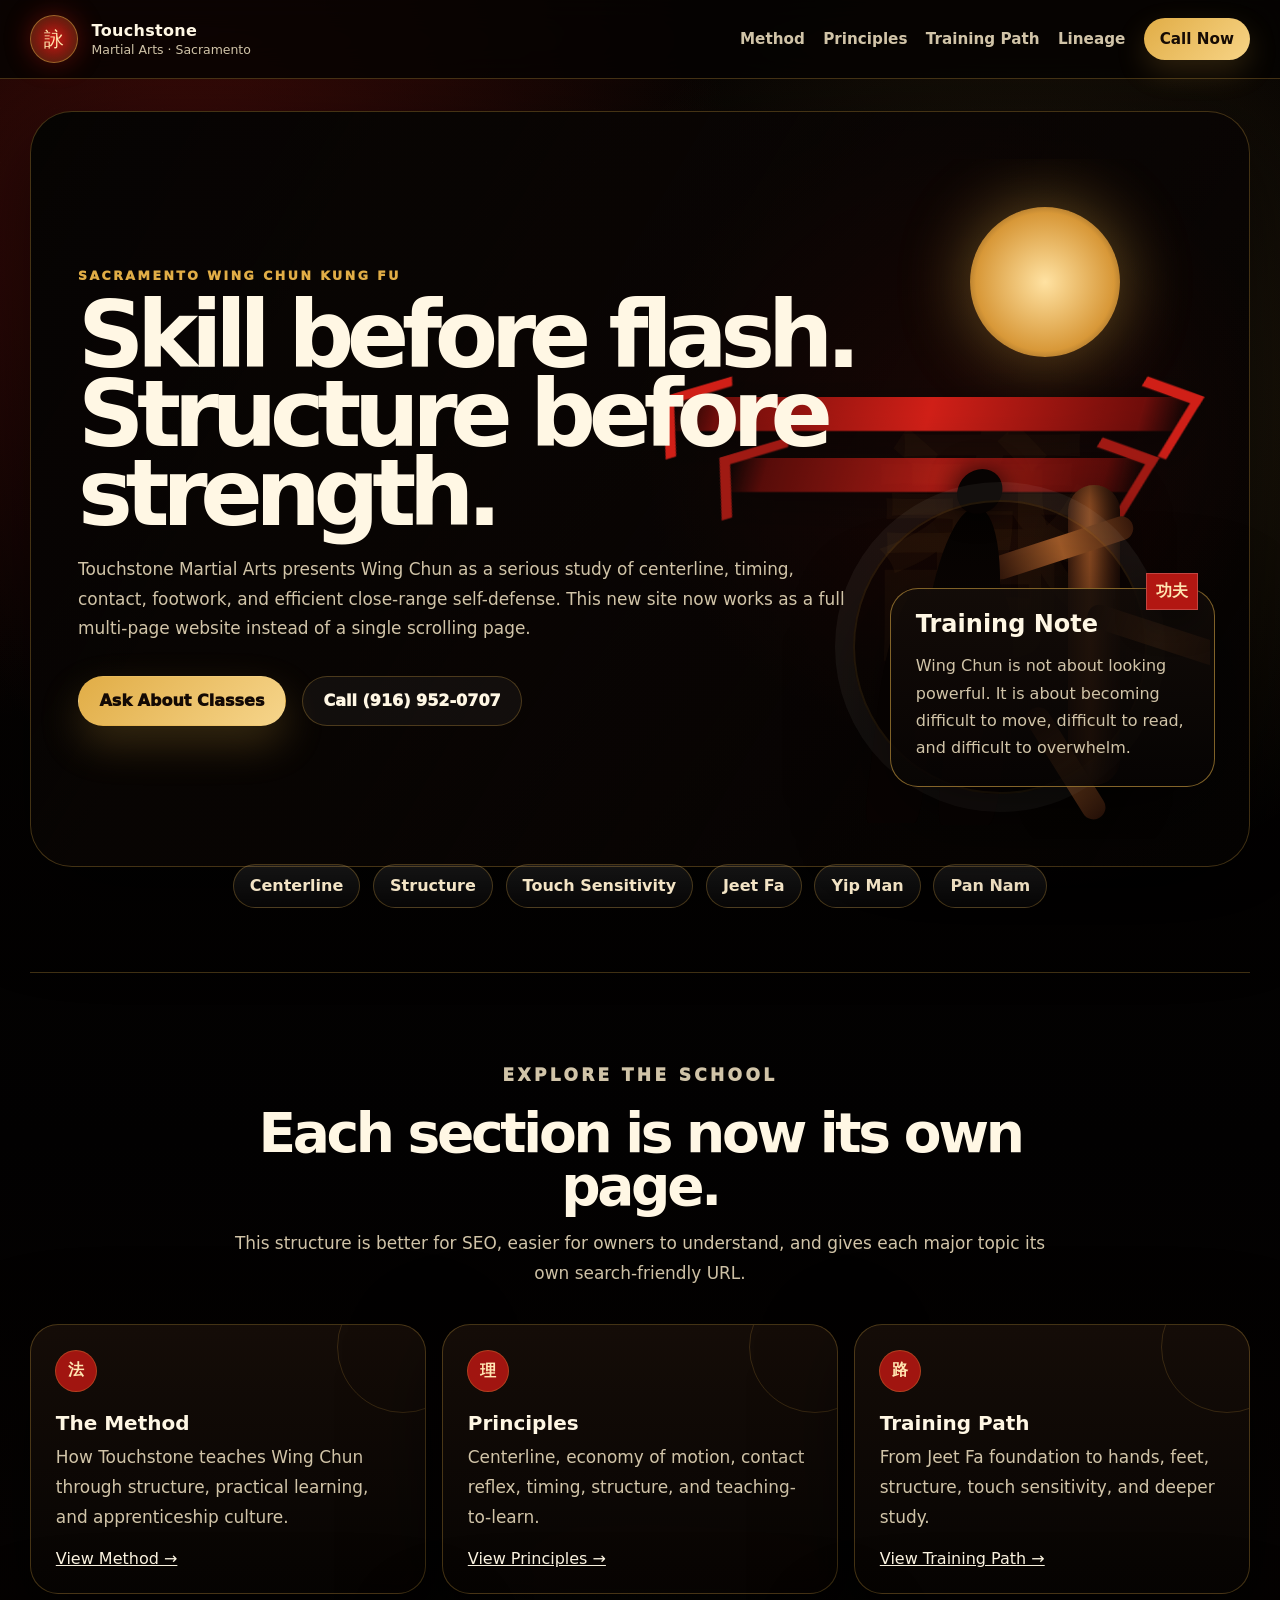
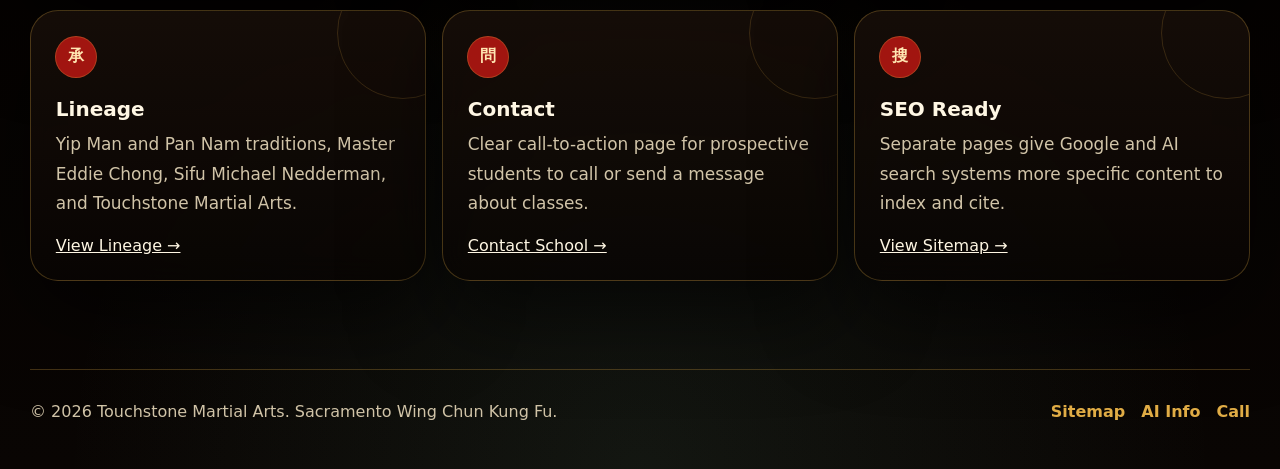
==== commit 9ef44162: "Convert homepage navigation to multi-page site" ====
--- a/index.html
+++ b/index.html
@@ -16,172 +16,54 @@
   <meta property="og:url" content="https://sacramentokungfu.com/" />
   <meta property="og:site_name" content="Touchstone Martial Arts" />
   <meta name="twitter:card" content="summary_large_image" />
-  <meta name="twitter:title" content="Touchstone Martial Arts | Sacramento Wing Chun Kung Fu" />
-  <meta name="twitter:description" content="Wing Chun Kung Fu in Sacramento rooted in structure, sensitivity, timing, Jeet Fa, Yip Man, and Pan Nam traditions." />
   <script type="application/ld+json">
-  {
-    "@context": "https://schema.org",
-    "@type": ["LocalBusiness", "SportsActivityLocation"],
-    "name": "Touchstone Martial Arts",
-    "url": "https://sacramentokungfu.com/",
-    "telephone": "+1-916-952-0707",
-    "description": "Sacramento Wing Chun Kung Fu instruction focused on Jeet Fa fundamentals, close-range self-defense, structure, timing, touch sensitivity, Yip Man lineage, Pan Nam lineage, and apprenticeship-style learning.",
-    "sport": ["Wing Chun", "Kung Fu", "Martial Arts", "Self Defense"],
-    "areaServed": { "@type": "City", "name": "Sacramento" },
-    "knowsAbout": ["Wing Chun", "Jeet Fa", "Chi Sao", "Wooden Dummy", "Yip Man Wing Chun", "Pan Nam Wing Chun", "Kung Fu", "Self Defense"]
-  }
-  </script>
-  <script type="application/ld+json">
-  {
-    "@context": "https://schema.org",
-    "@type": "FAQPage",
-    "mainEntity": [
-      {"@type":"Question","name":"What style does Touchstone Martial Arts teach?","acceptedAnswer":{"@type":"Answer","text":"Touchstone Martial Arts teaches Wing Chun Kung Fu in Sacramento, including instruction connected to the Yip Man and Pan Nam traditions."}},
-      {"@type":"Question","name":"Is Wing Chun useful for self-defense?","acceptedAnswer":{"@type":"Answer","text":"Wing Chun is designed around direct movement, centerline control, structure, timing, touch sensitivity, and close-range self-defense principles."}},
-      {"@type":"Question","name":"What is Jeet Fa?","acceptedAnswer":{"@type":"Answer","text":"Jeet Fa is presented as a foundational level in the Touchstone Wing Chun System, giving students practical fundamentals before deeper study."}},
-      {"@type":"Question","name":"How do I ask about classes?","acceptedAnswer":{"@type":"Answer","text":"Call Touchstone Martial Arts at (916) 952-0707 or send a message through the website contact form."}}
-    ]
-  }
+  {"@context":"https://schema.org","@type":["LocalBusiness","SportsActivityLocation"],"name":"Touchstone Martial Arts","url":"https://sacramentokungfu.com/","telephone":"+1-916-952-0707","description":"Sacramento Wing Chun Kung Fu instruction focused on Jeet Fa fundamentals, close-range self-defense, structure, timing, touch sensitivity, Yip Man lineage, Pan Nam lineage, and apprenticeship-style learning.","sport":["Wing Chun","Kung Fu","Martial Arts","Self Defense"],"areaServed":{"@type":"City","name":"Sacramento"},"knowsAbout":["Wing Chun","Jeet Fa","Chi Sao","Wooden Dummy","Yip Man Wing Chun","Pan Nam Wing Chun","Kung Fu","Self Defense"]}
   </script>
 </head>
 <body>
   <a class="skip-link" href="#main">Skip to main content</a>
-
   <header class="site-header">
     <nav class="nav" aria-label="Main navigation">
-      <a class="brand" href="#top" aria-label="Touchstone Martial Arts home">
-        <span class="brand-mark">詠</span>
-        <span><strong>Touchstone</strong><small>Martial Arts · Sacramento</small></span>
-      </a>
+      <a class="brand" href="index.html" aria-label="Touchstone Martial Arts home"><span class="brand-mark">詠</span><span><strong>Touchstone</strong><small>Martial Arts · Sacramento</small></span></a>
       <button class="menu-toggle" aria-label="Open menu" aria-expanded="false">☰</button>
       <div class="nav-links">
-        <a href="#method">Method</a>
-        <a href="#principles">Principles</a>
-        <a href="#path">Training Path</a>
-        <a href="#lineage">Lineage</a>
-        <a href="#contact" class="nav-cta">Call Now</a>
+        <a href="method.html">Method</a>
+        <a href="principles.html">Principles</a>
+        <a href="training-path.html">Training Path</a>
+        <a href="lineage.html">Lineage</a>
+        <a href="contact.html" class="nav-cta">Call Now</a>
       </div>
     </nav>
   </header>
 
   <main id="main">
-    <section id="top" class="hero showcase">
-      <div class="hero-art" aria-hidden="true">
-        <div class="moon"></div>
-        <div class="temple-roof roof-one"></div>
-        <div class="temple-roof roof-two"></div>
-        <div class="wooden-dummy"><span></span><span></span><span></span></div>
-        <div class="fighter-shadow"></div>
-        <div class="ink-circle"></div>
-      </div>
+    <section class="hero showcase">
+      <div class="hero-art" aria-hidden="true"><div class="moon"></div><div class="temple-roof roof-one"></div><div class="temple-roof roof-two"></div><div class="wooden-dummy"><span></span><span></span><span></span></div><div class="fighter-shadow"></div><div class="ink-circle"></div></div>
       <div class="hero-content">
         <p class="eyebrow">Sacramento Wing Chun Kung Fu</p>
         <h1>Skill before flash. Structure before strength.</h1>
-        <p class="hero-copy">Touchstone Martial Arts presents Wing Chun as a serious study of centerline, timing, contact, footwork, and efficient close-range self-defense. The new site should feel like stepping into a school with depth, lineage, discipline, and purpose.</p>
-        <div class="hero-actions">
-          <a class="button primary" href="#contact">Ask About Classes</a>
-          <a class="button secondary" href="tel:+19169520707">Call (916) 952-0707</a>
-        </div>
+        <p class="hero-copy">Touchstone Martial Arts presents Wing Chun as a serious study of centerline, timing, contact, footwork, and efficient close-range self-defense. This new site now works as a full multi-page website instead of a single scrolling page.</p>
+        <div class="hero-actions"><a class="button primary" href="contact.html">Ask About Classes</a><a class="button secondary" href="tel:+19169520707">Call (916) 952-0707</a></div>
       </div>
-      <aside class="master-note" aria-label="Training note">
-        <span class="seal">功夫</span>
-        <h2>Training Note</h2>
-        <p>Wing Chun is not about looking powerful. It is about becoming difficult to move, difficult to read, and difficult to overwhelm.</p>
-      </aside>
+      <aside class="master-note" aria-label="Training note"><span class="seal">功夫</span><h2>Training Note</h2><p>Wing Chun is not about looking powerful. It is about becoming difficult to move, difficult to read, and difficult to overwhelm.</p></aside>
     </section>
 
-    <section class="credibility-strip" aria-label="School focus areas">
-      <span>Centerline</span><span>Structure</span><span>Touch Sensitivity</span><span>Jeet Fa</span><span>Yip Man</span><span>Pan Nam</span>
-    </section>
+    <section class="credibility-strip" aria-label="School focus areas"><span>Centerline</span><span>Structure</span><span>Touch Sensitivity</span><span>Jeet Fa</span><span>Yip Man</span><span>Pan Nam</span></section>
 
-    <section id="method" class="section intro-grid">
-      <div>
-        <p class="eyebrow">The Touchstone Method</p>
-        <h2>A school for students who want more than kick-and-punch classes.</h2>
+    <section class="section principles-section">
+      <div class="section-heading center"><p class="eyebrow">Explore the School</p><h2>Each section is now its own page.</h2><p>This structure is better for SEO, easier for owners to understand, and gives each major topic its own search-friendly URL.</p></div>
+      <div class="principle-grid">
+        <article class="principle-card"><span>法</span><h3>The Method</h3><p>How Touchstone teaches Wing Chun through structure, practical learning, and apprenticeship culture.</p><a class="text-link" href="method.html">View Method →</a></article>
+        <article class="principle-card"><span>理</span><h3>Principles</h3><p>Centerline, economy of motion, contact reflex, timing, structure, and teaching-to-learn.</p><a class="text-link" href="principles.html">View Principles →</a></article>
+        <article class="principle-card"><span>路</span><h3>Training Path</h3><p>From Jeet Fa foundation to hands, feet, structure, touch sensitivity, and deeper study.</p><a class="text-link" href="training-path.html">View Training Path →</a></article>
+        <article class="principle-card"><span>承</span><h3>Lineage</h3><p>Yip Man and Pan Nam traditions, Master Eddie Chong, Sifu Michael Nedderman, and Touchstone Martial Arts.</p><a class="text-link" href="lineage.html">View Lineage →</a></article>
+        <article class="principle-card"><span>問</span><h3>Contact</h3><p>Clear call-to-action page for prospective students to call or send a message about classes.</p><a class="text-link" href="contact.html">Contact School →</a></article>
+        <article class="principle-card"><span>搜</span><h3>SEO Ready</h3><p>Separate pages give Google and AI search systems more specific content to index and cite.</p><a class="text-link" href="sitemap.xml">View Sitemap →</a></article>
       </div>
-      <div class="rich-text glass-panel">
-        <p>The redesign positions Touchstone Martial Arts as a serious Sacramento Wing Chun school: not a fitness trend, not a belt factory, and not a flashy martial arts ad. The tone is disciplined, traditional, and practical.</p>
-        <p>The page now gives the owner something more substantial to react to: real Wing Chun language, training concepts, lineage value, and a visual identity that feels like a martial arts school instead of a generic local business template.</p>
-      </div>
-    </section>
-
-    <section id="principles" class="section principles-section">
-      <div class="section-heading center">
-        <p class="eyebrow">Serious Wing Chun Notes</p>
-        <h2>The art is in the details.</h2>
-        <p>These notes give the page authority, help visitors understand the training, and add keyword depth for search and AI discovery.</p>
-      </div>
-      <div class="principle-grid">
-        <article class="principle-card"><span>一</span><h3>Centerline</h3><p>Protect your own center while attacking the opponent's center. Wing Chun simplifies chaos by giving the student a clear line of reference.</p></article>
-        <article class="principle-card"><span>二</span><h3>Economy of Motion</h3><p>No wasted movement. Hands travel directly. Footwork supports structure. Power is created through position, timing, and alignment.</p></article>
-        <article class="principle-card"><span>三</span><h3>Contact Reflex</h3><p>Through partner work and sensitivity training, students learn to feel pressure, read intent, and respond without overthinking.</p></article>
-        <article class="principle-card"><span>四</span><h3>Structure</h3><p>Wing Chun teaches the body to become connected. Good structure lets a smaller person handle pressure without relying only on muscle.</p></article>
-        <article class="principle-card"><span>五</span><h3>Timing</h3><p>The right answer late is still late. Training develops the ability to enter, intercept, redirect, and finish at the correct moment.</p></article>
-        <article class="principle-card"><span>六</span><h3>Teaching to Learn</h3><p>Touchstone's apprenticeship culture reinforces the art by requiring students to explain, demonstrate, correct, and refine.</p></article>
-      </div>
-    </section>
-
-    <section id="path" class="section training-path">
-      <div class="path-visual" aria-hidden="true">
-        <div class="dummy-large"><span></span><span></span><span></span></div>
-      </div>
-      <div class="path-content">
-        <p class="eyebrow">Training Path</p>
-        <h2>From first lesson to deeper understanding.</h2>
-        <div class="path-steps">
-          <div><b>01</b><h3>Jeet Fa Foundation</h3><p>Entry-level material that gives students usable fundamentals and a practical introduction to Wing Chun mechanics.</p></div>
-          <div><b>02</b><h3>Hands, Feet, Structure</h3><p>Forms, drills, partner training, stance, stepping, and body connection build a base that can stand up under pressure.</p></div>
-          <div><b>03</b><h3>Touch and Pressure</h3><p>Sensitivity work teaches students to feel openings, redirect force, maintain centerline, and respond without panic.</p></div>
-          <div><b>04</b><h3>Apprenticeship Learning</h3><p>Students grow by helping newer students, making the school feel personal, serious, and connected across experience levels.</p></div>
-        </div>
-      </div>
-    </section>
-
-    <section id="lineage" class="section lineage-scroll">
-      <div class="scroll-paper">
-        <p class="eyebrow">Lineage & Tradition</p>
-        <h2>Yip Man and Pan Nam Wing Chun traditions.</h2>
-        <p>Touchstone Martial Arts can stand out by making its lineage easy to understand. The school presents Wing Chun through both the Hong Kong/Yip Man line and the Pan Nam tradition, with Sifu Michael Nedderman's training connected through Master Eddie Chong.</p>
-        <div class="lineage-chain">
-          <span>Yip Man Tradition</span><span>Pan Nam Tradition</span><span>Master Eddie Chong</span><span>Sifu Michael Nedderman</span><span>Touchstone Martial Arts</span>
-        </div>
-      </div>
-    </section>
-
-    <section class="section owner-wow">
-      <div class="section-heading">
-        <p class="eyebrow">Owner Attention Section</p>
-        <h2>This site should immediately say: “This school has depth.”</h2>
-      </div>
-      <div class="wow-grid">
-        <div><h3>Not generic martial arts</h3><p>The visual language uses ink, wood, temple forms, red seals, Chinese characters, and wooden dummy shapes to feel connected to Kung Fu.</p></div>
-        <div><h3>Better first impression</h3><p>The hero section gives the school a premium, serious, almost cinematic identity that should look far sharper than a plain old website.</p></div>
-        <div><h3>More search substance</h3><p>Wing Chun terms, training ideas, lineage references, and FAQs help Google and AI systems understand what the school teaches.</p></div>
-      </div>
-    </section>
-
-    <section id="contact" class="section contact-section">
-      <div>
-        <p class="eyebrow">Start Training</p>
-        <h2>Ask about Wing Chun classes in Sacramento.</h2>
-        <p>Call the school or send a message. This version is still static and does not accept payments. The form can be connected later through Cloudflare, Netlify, Formspree, or another backend.</p>
-        <p class="phone"><a href="tel:+19169520707">(916) 952-0707</a></p>
-      </div>
-      <form class="contact-form" name="contact" method="post" data-netlify="true">
-        <input type="hidden" name="form-name" value="contact" />
-        <label>Name <input name="name" type="text" autocomplete="name" required /></label>
-        <label>Email <input name="email" type="email" autocomplete="email" required /></label>
-        <label>Subject <input name="subject" type="text" /></label>
-        <label>Message <textarea name="message" rows="5" required placeholder="I am interested in Wing Chun classes..."></textarea></label>
-        <button class="button primary" type="submit">Send Message</button>
-      </form>
     </section>
   </main>
 
-  <footer class="footer">
-    <p>© <span id="year"></span> Touchstone Martial Arts. Sacramento Wing Chun Kung Fu.</p>
-    <div class="footer-links"><a href="/sitemap.xml">Sitemap</a><a href="/llms.txt">AI Info</a><a href="tel:+19169520707">Call</a></div>
-  </footer>
+  <footer class="footer"><p>© <span id="year"></span> Touchstone Martial Arts. Sacramento Wing Chun Kung Fu.</p><div class="footer-links"><a href="sitemap.xml">Sitemap</a><a href="llms.txt">AI Info</a><a href="tel:+19169520707">Call</a></div></footer>
   <script src="script.js"></script>
 </body>
 </html>
--- a/styles.css
+++ b/styles.css
@@ -1 +1,55 @@
-:root{--bg:#080604;--panel:#15100b;--panel2:#21150d;--text:#fff8e8;--muted:#c7bda5;--gold:#d9a441;--red:#9c1d14;--bright:#d52b1e;--line:rgba(217,164,65,.28);--shadow:0 24px 80px rgba(0,0,0,.45);font-family:Inter,ui-sans-serif,system-ui,-apple-system,BlinkMacSystemFont,"Segoe UI",sans-serif}*{box-sizing:border-box}html{scroll-behavior:smooth}body{margin:0;background:radial-gradient(circle at top left,rgba(156,29,20,.35),transparent 34rem),radial-gradient(circle at bottom right,rgba(217,164,65,.18),transparent 28rem),var(--bg);color:var(--text)}a{color:inherit}.skip-link{position:absolute;left:-999px;top:1rem;background:var(--gold);color:#000;padding:.8rem 1rem;z-index:100}.skip-link:focus{left:1rem}.site-header{position:sticky;top:0;z-index:50;background:rgba(8,6,4,.86);backdrop-filter:blur(16px);border-bottom:1px solid var(--line)}.nav{width:min(1180px,calc(100% - 32px));margin:auto;min-height:78px;display:flex;align-items:center;justify-content:space-between}.brand{display:flex;align-items:center;gap:.8rem;text-decoration:none}.brand-mark{display:grid;place-items:center;width:46px;height:46px;border:1px solid var(--gold);border-radius:50%;background:linear-gradient(135deg,var(--red),#301007);box-shadow:0 0 24px rgba(217,164,65,.18);font-size:1.25rem}.brand small{display:block;color:var(--muted);font-size:.78rem}.nav-links{display:flex;gap:1.2rem;align-items:center}.nav-links a{color:var(--muted);text-decoration:none;font-weight:700}.nav-links a:hover{color:var(--text)}.nav-cta{color:#160b04!important;background:var(--gold);border-radius:999px;padding:.72rem 1rem}.menu-toggle{display:none;background:none;border:0;color:var(--text);font-size:1.8rem}.hero{width:min(1180px,calc(100% - 32px));margin:auto;min-height:760px;display:grid;grid-template-columns:1.25fr .75fr;align-items:center;gap:2rem;position:relative;padding:5rem 0}.hero-bg{position:absolute;inset:2rem 0;border:1px solid var(--line);border-radius:36px;background:linear-gradient(120deg,rgba(8,6,4,.9),rgba(8,6,4,.35)),repeating-linear-gradient(90deg,transparent 0 28px,rgba(217,164,65,.05) 29px 30px),radial-gradient(circle at 70% 40%,rgba(213,43,30,.32),transparent 20rem),linear-gradient(135deg,#190d08,#050302);overflow:hidden;z-index:-1}.hero-bg:after{content:"";position:absolute;inset:0;background-image:linear-gradient(135deg,transparent 45%,rgba(217,164,65,.12) 45%,rgba(217,164,65,.12) 47%,transparent 47%)}.hero-content{padding-left:3rem;max-width:760px}.eyebrow{color:var(--gold);text-transform:uppercase;letter-spacing:.18em;font-weight:900;font-size:.78rem}h1,h2,h3,p{margin-top:0}h1{font-size:clamp(3rem,7vw,6.8rem);line-height:.9;letter-spacing:-.07em;margin-bottom:1.4rem}h2{font-size:clamp(2rem,4vw,4rem);line-height:1;letter-spacing:-.05em}h3{font-size:1.35rem}.hero-copy,.rich-text p,.section-heading p,.card p,.feature-list p,.lineage-panel p,.contact-section p{color:var(--muted);font-size:1.05rem;line-height:1.75}.hero-actions{display:flex;flex-wrap:wrap;gap:1rem;margin-top:2rem}.button{display:inline-flex;align-items:center;justify-content:center;min-height:48px;border-radius:999px;padding:.85rem 1.25rem;text-decoration:none;font-weight:900;border:1px solid transparent;cursor:pointer}.primary{background:var(--gold);color:#130904}.secondary{border-color:var(--line);color:var(--text);background:rgba(255,255,255,.04)}.hero-card{margin-right:2rem;padding:2rem;border-radius:24px;background:rgba(21,16,11,.82);border:1px solid var(--line);box-shadow:var(--shadow)}.hero-card ul{padding-left:1.2rem;color:var(--muted);line-height:2}.trust-strip{display:flex;justify-content:center;gap:1rem;flex-wrap:wrap;width:min(1180px,calc(100% - 32px));margin:-2rem auto 5rem}.trust-strip span{border:1px solid var(--line);border-radius:999px;padding:.65rem 1rem;color:var(--muted);background:rgba(255,255,255,.04)}.section{width:min(1180px,calc(100% - 32px));margin:auto;padding:5rem 0}.split{display:grid;grid-template-columns:.9fr 1.1fr;gap:4rem;border-top:1px solid var(--line)}.cards-section,.gallery-section,.seo-section{border-top:1px solid var(--line)}.section-heading{max-width:760px;margin-bottom:2rem}.cards,.gallery-grid,.feature-list{display:grid;grid-template-columns:repeat(3,1fr);gap:1rem}.card,.feature-list>div,.lineage-panel,.contact-form{border:1px solid var(--line);background:linear-gradient(180deg,rgba(33,21,13,.9),rgba(12,8,5,.9));border-radius:24px;padding:1.5rem;box-shadow:var(--shadow)}.card-icon{color:var(--gold);font-weight:900;letter-spacing:.18em}.lineage{display:grid;grid-template-columns:.9fr 1.1fr;gap:1rem;align-items:stretch}.text-link{color:var(--gold);font-weight:900;text-decoration:none}.timeline{display:grid;gap:1rem}.timeline div{border-left:3px solid var(--gold);background:rgba(255,255,255,.04);padding:1.2rem;border-radius:0 18px 18px 0}.timeline span{display:block;color:var(--muted);margin-top:.25rem}.gallery-item{min-height:220px;border-radius:24px;border:1px solid var(--line);display:flex;align-items:end;padding:1.25rem;color:var(--text);font-weight:900;background:linear-gradient(180deg,transparent,rgba(0,0,0,.82)),radial-gradient(circle at 60% 35%,rgba(217,164,65,.34),transparent 10rem),linear-gradient(135deg,#3a110c,#080604)}.contact-section{display:grid;grid-template-columns:.9fr 1.1fr;gap:2rem;align-items:start;border-top:1px solid var(--line)}.phone a{font-size:2rem;color:var(--gold);font-weight:900;text-decoration:none}.contact-form{display:grid;gap:1rem}label{display:grid;gap:.4rem;color:var(--muted);font-weight:800}input,textarea{width:100%;border:1px solid var(--line);background:rgba(0,0,0,.34);color:var(--text);border-radius:14px;padding:.9rem 1rem;font:inherit}.footer{border-top:1px solid var(--line);width:min(1180px,calc(100% - 32px));margin:auto;padding:2rem 0;display:flex;justify-content:space-between;gap:1rem;color:var(--muted)}.footer-links{display:flex;gap:1rem}.footer a{color:var(--gold);text-decoration:none;font-weight:800}@media(max-width:860px){.menu-toggle{display:block}.nav-links{position:absolute;left:16px;right:16px;top:78px;display:none;flex-direction:column;background:#120b07;border:1px solid var(--line);border-radius:18px;padding:1rem}.nav-links.open{display:flex}.hero,.split,.lineage,.contact-section{grid-template-columns:1fr}.hero{min-height:auto;padding:3rem 0}.hero-content{padding:2rem}.hero-card{margin:0 1rem}.cards,.gallery-grid,.feature-list{grid-template-columns:1fr}.footer{flex-direction:column}h1{font-size:3.4rem}}+:root{
+  --bg:#050302;
+  --ink:#090705;
+  --panel:#130d09;
+  --panel2:#21130c;
+  --paper:#ead7ab;
+  --paper-dark:#b99252;
+  --text:#fff7e4;
+  --muted:#d1c4a8;
+  --dim:#93866f;
+  --gold:#e1ad46;
+  --red:#b21712;
+  --red2:#6f0d0a;
+  --jade:#6fb08f;
+  --line:rgba(225,173,70,.28);
+  --line-strong:rgba(225,173,70,.55);
+  --shadow:0 30px 90px rgba(0,0,0,.58);
+  --radius:28px;
+  font-family:Inter,ui-sans-serif,system-ui,-apple-system,BlinkMacSystemFont,"Segoe UI",sans-serif;
+}
+*{box-sizing:border-box}
+html{scroll-behavior:smooth}
+body{
+  margin:0;
+  color:var(--text);
+  background:
+    radial-gradient(circle at 15% 10%,rgba(178,23,18,.32),transparent 34rem),
+    radial-gradient(circle at 80% 20%,rgba(225,173,70,.16),transparent 30rem),
+    radial-gradient(circle at 50% 100%,rgba(111,176,143,.10),transparent 36rem),
+    linear-gradient(180deg,#080503,#020101 55%,#090503);
+  overflow-x:hidden;
+}
+body:before{
+  content:"";
+  position:fixed;
+  inset:0;
+  pointer-events:none;
+  opacity:.22;
+  background-image:
+    linear-gradient(rgba(255,255,255,.04) 1px,transparent 1px),
+    linear-gradient(90deg,rgba(255,255,255,.035) 1px,transparent 1px);
+  background-size:54px 54px;
+  mask-image:linear-gradient(to bottom,black,transparent 70%);
+}
+a{color:inherit}.skip-link{position:absolute;left:-999px;top:1rem;background:var(--gold);color:#130904;padding:.8rem 1rem;z-index:100}.skip-link:focus{left:1rem}
+.site-header{position:sticky;top:0;z-index:50;background:rgba(5,3,2,.82);backdrop-filter:blur(16px);border-bottom:1px solid var(--line)}
+.nav{width:min(1220px,calc(100% - 32px));margin:auto;min-height:78px;display:flex;align-items:center;justify-content:space-between;gap:1rem}
+.brand{display:flex;align-items:center;gap:.85rem;text-decoration:none}.brand strong{letter-spacing:.02em}.brand small{display:block;color:var(--muted);font-size:.78rem;margin-top:.1rem}
+.brand-mark{display:grid;place-items:center;width:48px;height:48px;border:1px solid var(--line-strong);border-radius:50%;background:radial-gradient(circle,#d61f18,#5a0b07 65%,#180503);box-shadow:0 0 26px rgba(178,23,18,.45),inset 0 0 18px rgba(225,173,70,.25);font-size:1.28rem;color:#ffe7af}
+.nav-links{display:flex;gap:1.15rem;align-items:center}.nav-links a{color:var(--muted);text-decoration:none;font-weight:800;font-size:.95rem}.nav-links a:hover{color:var(--text)}.nav-cta{color:#160b04!important;background:linear-gradient(135deg,var(--gold),#f7d486);border-radius:999px;padding:.72rem 1rem;box-shadow:0 12px 30px rgba(225,173,70,.18)}.menu-toggle{display:none;background:none;border:0;color:var(--text);font-size:1.8rem}
+h1,h2,h3,p{margin-top:0}h1{font-size:clamp(3.45rem,7.2vw,7.8rem);line-height:.86;letter-spacing:-.08em;margin:0 0 1.35rem;max-width:900px}h2{font-size:clamp(2.15rem,4.3vw,4.55rem);line-height:.96;letter-spacing:-.06em;margin-bottom:1rem}h3{font-size:1.25rem;margin-bottom:.55rem}.eyebrow{color:var(--gold);text-transform:uppercase;letter-spacing:.2em;font-weight:950;font-size:.78rem}.hero-copy,.rich-text p,.section-heading p,.principle-card p,.path-steps p,.scroll-paper p,.owner-wow p,.contact-section p{color:var(--muted);font-size:1.06rem;line-height:1.75}
+.hero{width:min(1220px,calc(100% - 32px));margin:auto;min-height:820px;display:grid;grid-template-columns:1fr 360px;align-items:center;gap:1.5rem;position:relative;padding:5rem 0 4rem}.showcase:before{content:"";position:absolute;inset:2rem 0;border:1px solid var(--line);border-radius:42px;background:linear-gradient(120deg,rgba(5,3,2,.96),rgba(5,3,2,.45)),radial-gradient(circle at 76% 42%,rgba(178,23,18,.26),transparent 20rem),linear-gradient(135deg,#1d0d08,#050302);box-shadow:var(--shadow);z-index:-3;overflow:hidden}.showcase:after{content:"詠春";position:absolute;right:8%;top:18%;font-size:clamp(8rem,18vw,19rem);font-weight:900;color:rgba(225,173,70,.045);writing-mode:vertical-rl;z-index:-2}.hero-content{padding-left:3rem;position:relative;z-index:2}.hero-actions{display:flex;flex-wrap:wrap;gap:1rem;margin-top:2rem}.button{display:inline-flex;align-items:center;justify-content:center;min-height:50px;border-radius:999px;padding:.88rem 1.28rem;text-decoration:none;font-weight:950;border:1px solid transparent;cursor:pointer}.primary{background:linear-gradient(135deg,var(--gold),#f6d58b);color:#130904;box-shadow:0 18px 42px rgba(225,173,70,.22)}.secondary{border-color:var(--line);color:var(--text);background:rgba(255,255,255,.045)}
+.hero-art{position:absolute;right:2.5rem;top:5rem;width:46%;height:680px;z-index:-1;overflow:hidden;border-radius:38px}.moon{position:absolute;right:16%;top:7%;width:150px;height:150px;border-radius:50%;background:radial-gradient(circle,#ffe2a2,#d89838 65%,rgba(216,152,56,.18));box-shadow:0 0 70px rgba(225,173,70,.45)}.temple-roof{position:absolute;left:4%;right:4%;height:34px;background:linear-gradient(90deg,transparent,var(--red2) 9%,#d01f17 50%,var(--red2) 91%,transparent);filter:drop-shadow(0 12px 22px rgba(0,0,0,.55));transform:skewX(-16deg)}.temple-roof:before,.temple-roof:after{content:"";position:absolute;top:-12px;width:56px;height:56px;border-top:10px solid #d01f17}.temple-roof:before{left:-4px;border-left:10px solid #d01f17;transform:rotate(-18deg)}.temple-roof:after{right:-4px;border-right:10px solid #d01f17;transform:rotate(18deg)}.roof-one{top:35%}.roof-two{top:44%;left:14%;right:12%;opacity:.75}.ink-circle{position:absolute;right:8%;bottom:4%;width:330px;height:330px;border-radius:50%;border:18px solid rgba(255,247,228,.055);box-shadow:inset 0 0 0 2px rgba(225,173,70,.12);filter:blur(.2px)}.fighter-shadow{position:absolute;right:38%;bottom:12%;width:72px;height:250px;background:linear-gradient(#050302,#120704);border-radius:55% 55% 20% 20%;transform:skewX(-7deg);box-shadow:28px 74px 0 -6px #090302,-46px 74px 0 -8px #090302}.fighter-shadow:before{content:"";position:absolute;left:15px;top:-38px;width:45px;height:45px;background:#070302;border-radius:50%;box-shadow:0 0 26px rgba(0,0,0,.8)}.wooden-dummy,.dummy-large{position:absolute;background:linear-gradient(90deg,#3b1d0f,#8b4b22 42%,#2b1209);border-radius:999px;box-shadow:inset -14px 0 22px rgba(0,0,0,.44),0 20px 48px rgba(0,0,0,.5)}.wooden-dummy{right:16%;bottom:8%;width:52px;height:300px}.wooden-dummy span,.dummy-large span{position:absolute;background:linear-gradient(90deg,#2b1209,#9f5a28,#35180b);border-radius:999px;transform-origin:left center}.wooden-dummy span:nth-child(1){left:-78px;top:74px;width:150px;height:24px;transform:rotate(-18deg)}.wooden-dummy span:nth-child(2){left:20px;top:116px;width:150px;height:24px;transform:rotate(18deg)}.wooden-dummy span:nth-child(3){left:-36px;bottom:64px;width:128px;height:24px;transform:rotate(58deg)}.master-note{align-self:end;margin:0 2.2rem 3rem 0;padding:1.55rem;border:1px solid var(--line-strong);border-radius:var(--radius);background:linear-gradient(180deg,rgba(20,13,9,.88),rgba(7,4,3,.88));box-shadow:var(--shadow);position:relative}.master-note .seal{position:absolute;right:1rem;top:-1rem;background:var(--red);color:#ffe6b2;border:1px solid rgba(255,255,255,.2);font-weight:950;padding:.45rem .55rem;box-shadow:0 14px 30px rgba(0,0,0,.35)}.master-note h2{font-size:1.5rem;letter-spacing:0}.master-note p{color:var(--muted);line-height:1.7;margin:0}
+.credibility-strip{width:min(1220px,calc(100% - 32px));margin:-2.2rem auto 4rem;display:flex;flex-wrap:wrap;justify-content:center;gap:.8rem}.credibility-strip span{background:linear-gradient(180deg,rgba(255,255,255,.08),rgba(255,255,255,.025));border:1px solid var(--line);border-radius:999px;padding:.72rem 1rem;color:#f3e4c5;font-weight:850}.section{width:min(1220px,calc(100% - 32px));margin:auto;padding:5.5rem 0}.intro-grid{display:grid;grid-template-columns:.9fr 1.1fr;gap:3rem;border-top:1px solid var(--line)}.glass-panel,.principle-card,.path-steps div,.owner-wow .wow-grid>div,.contact-form{border:1px solid var(--line);background:linear-gradient(180deg,rgba(25,15,9,.82),rgba(8,5,3,.82));border-radius:var(--radius);padding:1.55rem;box-shadow:var(--shadow);backdrop-filter:blur(14px)}.center{text-align:center;margin-inline:auto}.section-heading{max-width:820px;margin-bottom:2.2rem}.principles-section{border-top:1px solid var(--line)}.principle-grid{display:grid;grid-template-columns:repeat(3,1fr);gap:1rem}.principle-card{min-height:245px;position:relative;overflow:hidden}.principle-card:before{content:"";position:absolute;right:-44px;top:-44px;width:130px;height:130px;border-radius:50%;border:1px solid rgba(225,173,70,.18)}.principle-card span{display:inline-grid;place-items:center;width:42px;height:42px;margin-bottom:1.2rem;border-radius:50%;background:rgba(178,23,18,.9);border:1px solid var(--line);color:#ffe6b2;font-weight:950}.training-path{display:grid;grid-template-columns:420px 1fr;gap:3rem;align-items:center;border-top:1px solid var(--line)}.path-visual{min-height:620px;border-radius:40px;border:1px solid var(--line);background:radial-gradient(circle at 60% 30%,rgba(225,173,70,.18),transparent 15rem),linear-gradient(180deg,rgba(43,18,9,.88),rgba(6,3,2,.9));box-shadow:var(--shadow);position:relative;overflow:hidden}.path-visual:before{content:"木人樁";position:absolute;left:1.5rem;top:1.5rem;color:rgba(255,247,228,.07);font-size:5.5rem;writing-mode:vertical-rl;font-weight:900}.dummy-large{left:50%;top:17%;width:74px;height:440px;transform:translateX(-50%)}.dummy-large span:nth-child(1){left:-110px;top:112px;width:210px;height:32px;transform:rotate(-18deg)}.dummy-large span:nth-child(2){left:34px;top:172px;width:210px;height:32px;transform:rotate(18deg)}.dummy-large span:nth-child(3){left:-46px;bottom:94px;width:175px;height:32px;transform:rotate(58deg)}.path-steps{display:grid;grid-template-columns:1fr 1fr;gap:1rem}.path-steps b{color:var(--gold);letter-spacing:.14em}.lineage-scroll{border-top:1px solid var(--line)}.scroll-paper{color:#281407;background:linear-gradient(90deg,#9c6c33,#f0dcae 8%,#ead4a4 50%,#d1a86c 92%,#80501f);border-radius:36px;padding:3rem;box-shadow:0 30px 90px rgba(0,0,0,.55);position:relative;overflow:hidden}.scroll-paper:before,.scroll-paper:after{content:"";position:absolute;top:0;bottom:0;width:28px;background:linear-gradient(90deg,#3d1f0f,#8c5724,#311608)}.scroll-paper:before{left:0}.scroll-paper:after{right:0}.scroll-paper .eyebrow,.scroll-paper h2{color:#3a170c}.scroll-paper p{color:#442918;max-width:900px}.lineage-chain{display:flex;flex-wrap:wrap;gap:.7rem;margin-top:1.5rem}.lineage-chain span{background:rgba(58,23,12,.11);border:1px solid rgba(58,23,12,.2);border-radius:999px;padding:.7rem .9rem;font-weight:900}.owner-wow{border-top:1px solid var(--line)}.wow-grid{display:grid;grid-template-columns:repeat(3,1fr);gap:1rem}.contact-section{display:grid;grid-template-columns:.9fr 1.1fr;gap:2rem;align-items:start;border-top:1px solid var(--line)}.phone a{font-size:clamp(2rem,4vw,3rem);color:var(--gold);font-weight:950;text-decoration:none}.contact-form{display:grid;gap:1rem}label{display:grid;gap:.45rem;color:var(--muted);font-weight:850}input,textarea{width:100%;border:1px solid var(--line);background:rgba(0,0,0,.34);color:var(--text);border-radius:16px;padding:.95rem 1rem;font:inherit}input:focus,textarea:focus{outline:2px solid rgba(225,173,70,.4);border-color:var(--gold)}.footer{border-top:1px solid var(--line);width:min(1220px,calc(100% - 32px));margin:auto;padding:2rem 0;display:flex;justify-content:space-between;gap:1rem;color:var(--muted)}.footer-links{display:flex;gap:1rem}.footer a{color:var(--gold);text-decoration:none;font-weight:850}
+@media(max-width:980px){.menu-toggle{display:block}.nav-links{position:absolute;left:16px;right:16px;top:78px;display:none;flex-direction:column;background:#120b07;border:1px solid var(--line);border-radius:18px;padding:1rem}.nav-links.open{display:flex}.hero,.intro-grid,.training-path,.contact-section{grid-template-columns:1fr}.hero{min-height:auto;padding:3.2rem 0}.hero-content{padding:2rem}.hero-art{position:relative;right:auto;top:auto;width:100%;height:460px;grid-row:2;margin:auto}.master-note{margin:0 1rem 1rem}.principle-grid,.path-steps,.wow-grid{grid-template-columns:1fr}.scroll-paper{padding:2rem}.footer{flex-direction:column}h1{font-size:3.5rem}.credibility-strip{margin-top:0}}
